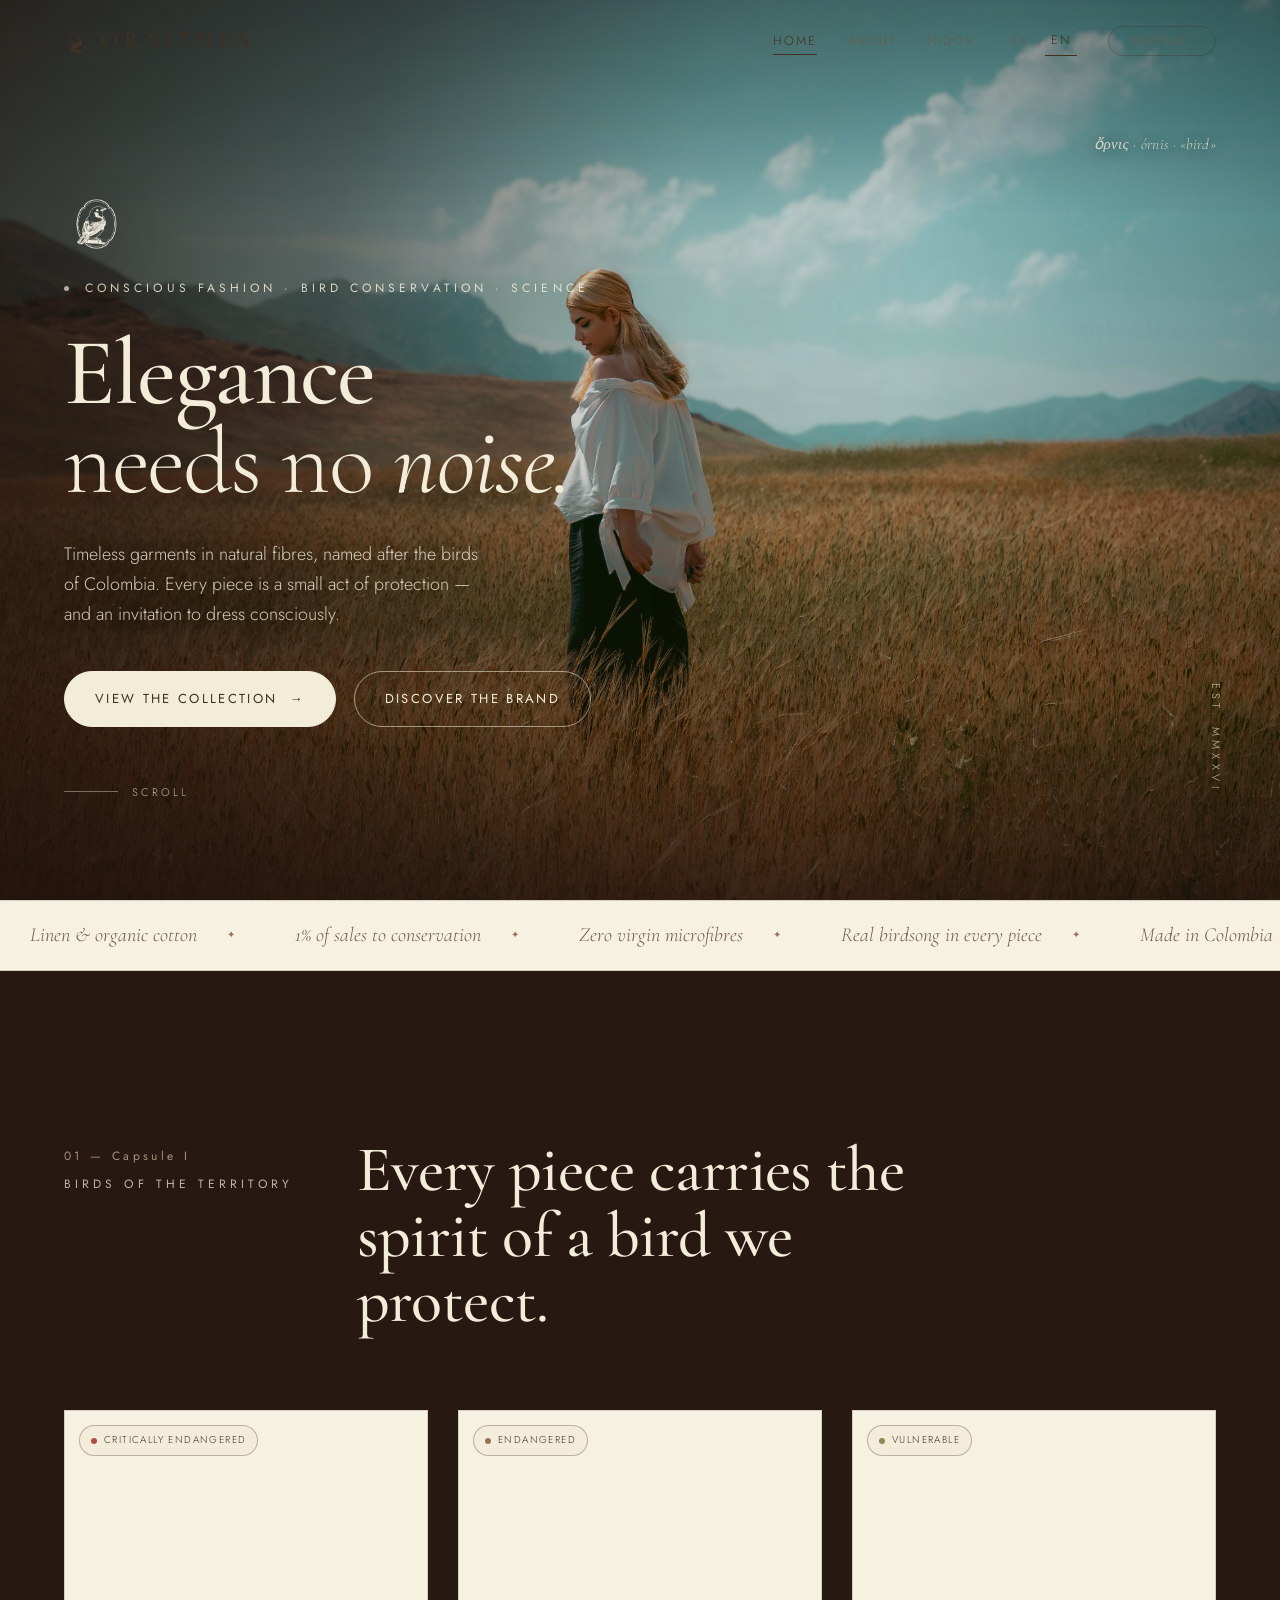
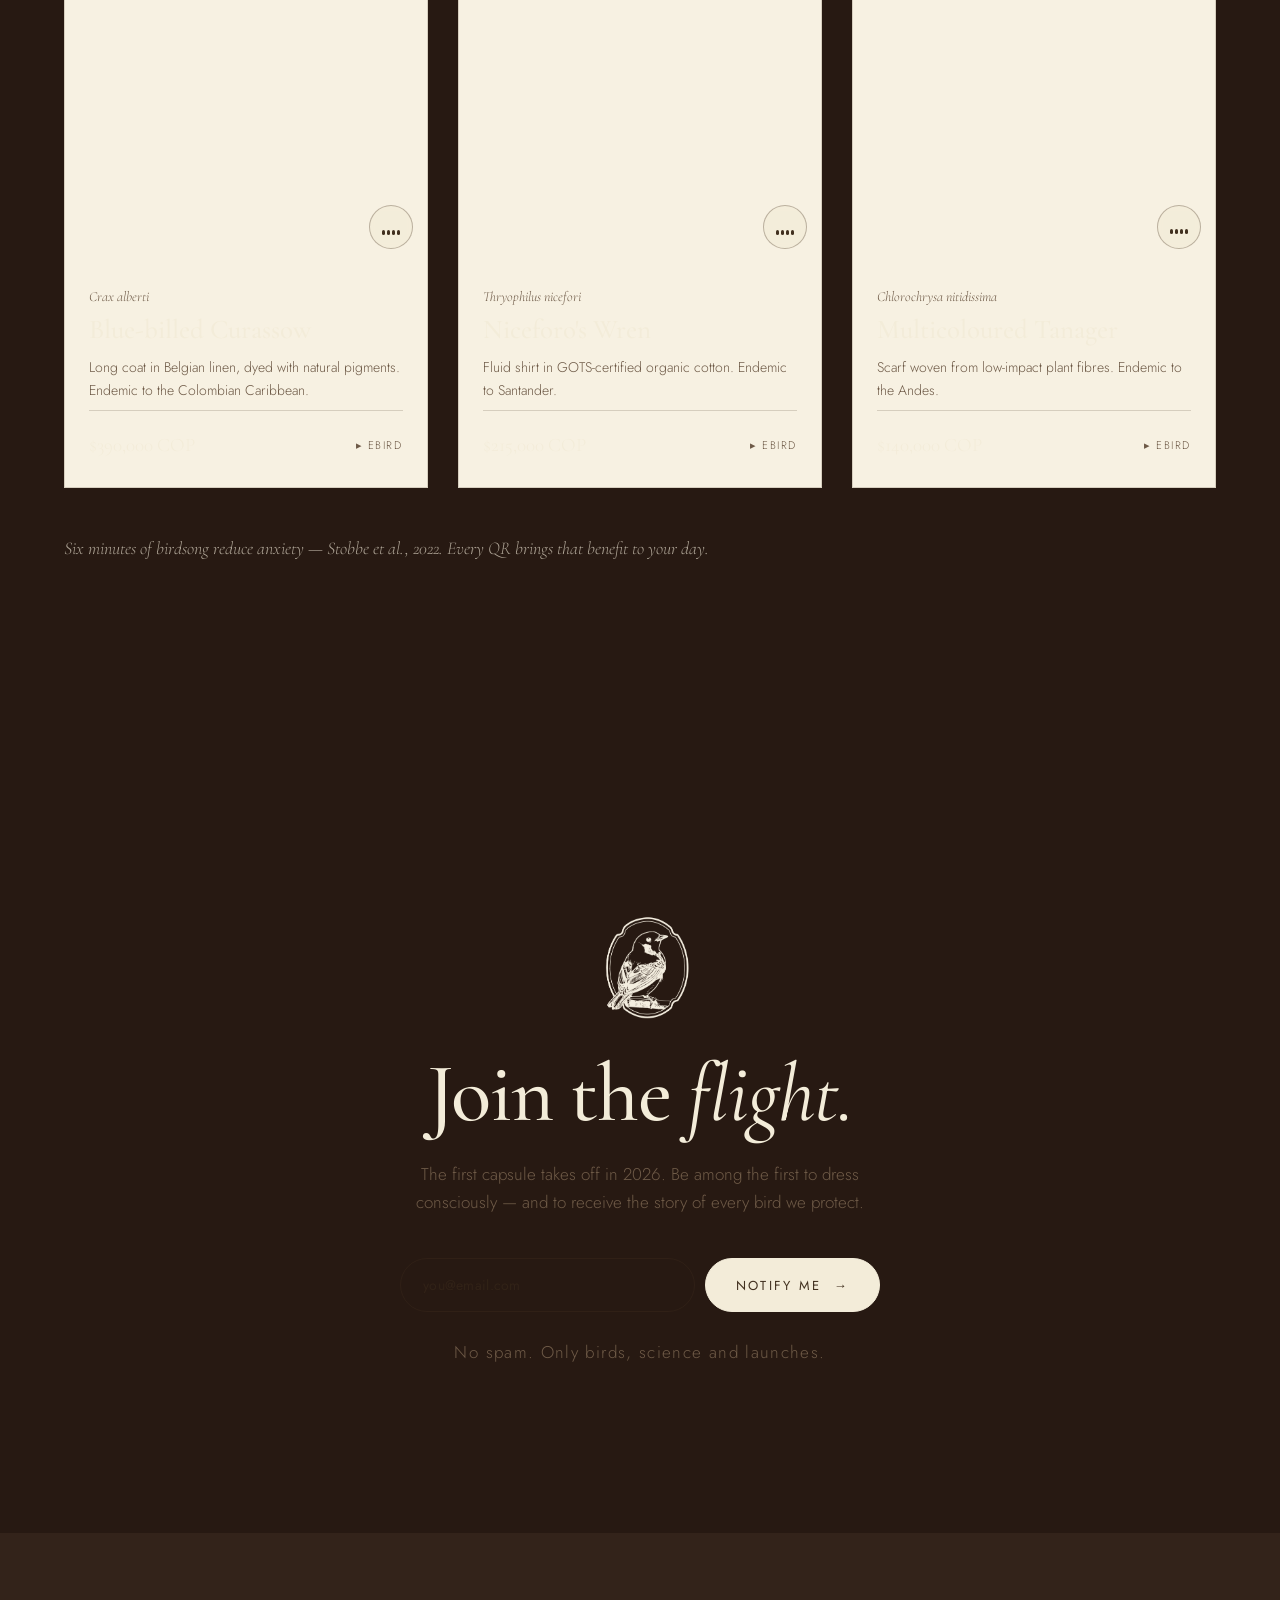
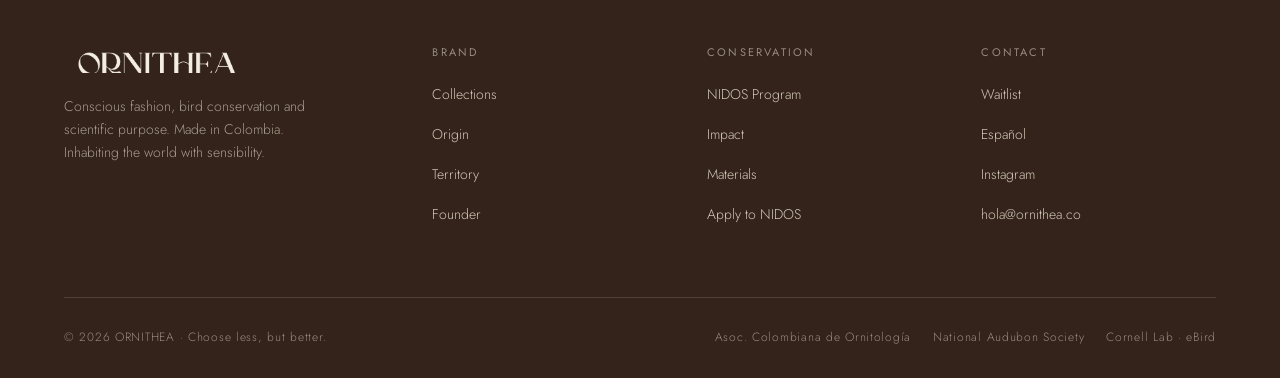
==== index-en.html @ 2efc8cf7 "Add index-en.html (English version) - Decoded all Cloudflare-obfuscated email links - Removed CF ema" ====
<!DOCTYPE html>
<html lang="en">
<head>
<meta charset="UTF-8" />
<meta name="viewport" content="width=device-width, initial-scale=1.0" />
<title>ORNITHEA · Conscious luxury · Bird conservation</title>
<meta name="description" content="ORNITHEA — Conscious fashion, bird conservation and scientific purpose. Choose less, but better. EST. 2026." />
<link rel="preconnect" href="https://fonts.googleapis.com" />
<link rel="preconnect" href="https://fonts.gstatic.com" crossorigin />
<link href="https://fonts.googleapis.com/css2?family=Cormorant+Garamond:ital,wght@0,400;0,500;0,600;1,400;1,500&family=Jost:wght@300;400;500&display=swap" rel="stylesheet" />
<link rel="stylesheet" href="styles.css" />
</head>
<body>

<!-- ============ NAV ============ -->
<nav class="nav" id="nav">
  <a class="nav__brand" href="#top" aria-label="ORNITHEA home">
    <img src="assets/bird-ink.png" alt="" />
    <span>ORNITHEA</span>
  </a>
  <div class="nav__links" id="navlinks">
    <a href="#" class="nav__tab is-active" data-tab="home">Home</a>
    <a href="#" class="nav__tab" data-tab="about">About</a>
    <a href="#" class="nav__tab" data-tab="nidos">NIDOS</a>
    <span class="nav__lang"><a href="index.html">ES</a><span class="sep">/</span><a href="index-en.html" class="active">EN</a></span>
    <a class="nav__cta" href="#" data-tab="home" data-scroll="lista">Waitlist</a>
  </div>
  <button class="nav__burger" id="burger" aria-label="Menu">
    <span></span><span></span><span></span>
  </button>
</nav>

<main id="tabs">

<div class="tab-panel is-active" id="tab-home" data-tab="home" role="tabpanel">
<!-- ============ HERO ============ -->
<header class="hero hero--photo" id="top" data-screen-label="Hero">
  <div class="hero__bg">
    <img src="assets/hero-field.jpg" alt="Woman in a natural-fibre blouse standing in a golden field beneath mountains" />
  </div>
  <div class="wrap hero__content">
    <img class="hero__crest reveal" src="assets/bird-cream.png" alt="ORNITHEA emblem" />
    <div class="hero__eyebrow reveal" data-d="1">
      <span class="dot"></span>
      <span class="eyebrow">Conscious fashion · Bird conservation · Science</span>
    </div>
    <h1 class="reveal" data-d="2">Elegance<br /><span class="thin">needs no</span> <em>noise.</em></h1>
    <p class="hero__sub reveal" data-d="3">Timeless garments in natural fibres, named after the birds of Colombia. Every piece is a small act of protection — and an invitation to dress consciously.</p>
    <div class="hero__actions reveal" data-d="3">
      <a href="#colecciones" class="btn">View the collection <span class="arr">→</span></a>
      <a href="#origen" class="btn btn--ghost">Discover the brand</a>
    </div>
    <div class="scrollcue reveal" data-d="4">
      <span class="line"></span><span>Scroll</span>
    </div>
  </div>
  <span class="hero__ornish">ὄρνις · órnis · «bird»</span>
  <span class="hero__sidelabel">EST. MMXXVI</span>
</header>

<!-- ============ MARQUEE ============ -->
<div class="strip" aria-hidden="true">
  <div class="marq" id="marq">
    <span>Linen &amp; organic cotton</span><span>1% of sales to conservation</span><span>Zero virgin microfibres</span><span>Real birdsong in every piece</span><span>Made in Colombia</span><span>Quiet luxury</span>
    <span>Linen &amp; organic cotton</span><span>1% of sales to conservation</span><span>Zero virgin microfibres</span><span>Real birdsong in every piece</span><span>Made in Colombia</span><span>Quiet luxury</span>
  </div>
</div>

<!-- ============ COLLECTIONS — BIRDS (moved up) ============ -->
<section class="dark section-pad" id="colecciones" data-screen-label="Collections">
  <div class="wrap">
    <div class="sec-head reveal">
      <div class="sec-head__kicker">
        <span class="num-tag">01 — Capsule I</span>
        <span class="eyebrow">Birds of the territory</span>
      </div>
      <h2>Every piece carries the spirit of a bird we protect.</h2>
    </div>
    <div class="birds">
      <article class="bird-card reveal">
        <div class="bird-card__media">
          <span class="bird-card__status s-cr"><span class="pip"></span>Critically endangered</span>
          <button class="bird-card__song" aria-label="Play birdsong"><span class="eq"><i></i><i></i><i></i><i></i></span></button>
          <image-slot id="slot-garment-1" shape="rect" placeholder="Drop garment photo"></image-slot>
        </div>
        <div class="bird-card__body">
          <span class="bird-card__latin">Crax alberti</span>
          <h3 class="bird-card__name">Blue-billed Curassow</h3>
          <p class="bird-card__desc">Long coat in Belgian linen, dyed with natural pigments. Endemic to the Colombian Caribbean.</p>
          <div class="bird-card__foot">
            <span class="bird-card__price">$390,000 COP</span>
            <span class="bird-card__ebird">▸ eBird</span>
          </div>
        </div>
      </article>
      <article class="bird-card reveal" data-d="1">
        <div class="bird-card__media">
          <span class="bird-card__status s-en"><span class="pip"></span>Endangered</span>
          <button class="bird-card__song" aria-label="Play birdsong"><span class="eq"><i></i><i></i><i></i><i></i></span></button>
          <image-slot id="slot-garment-2" shape="rect" placeholder="Drop garment photo"></image-slot>
        </div>
        <div class="bird-card__body">
          <span class="bird-card__latin">Thryophilus nicefori</span>
          <h3 class="bird-card__name">Niceforo's Wren</h3>
          <p class="bird-card__desc">Fluid shirt in GOTS-certified organic cotton. Endemic to Santander.</p>
          <div class="bird-card__foot">
            <span class="bird-card__price">$215,000 COP</span>
            <span class="bird-card__ebird">▸ eBird</span>
          </div>
        </div>
      </article>
      <article class="bird-card reveal" data-d="2">
        <div class="bird-card__media">
          <span class="bird-card__status s-vu"><span class="pip"></span>Vulnerable</span>
          <button class="bird-card__song" aria-label="Play birdsong"><span class="eq"><i></i><i></i><i></i><i></i></span></button>
          <image-slot id="slot-garment-3" shape="rect" placeholder="Drop garment photo"></image-slot>
        </div>
        <div class="bird-card__body">
          <span class="bird-card__latin">Chlorochrysa nitidissima</span>
          <h3 class="bird-card__name">Multicoloured Tanager</h3>
          <p class="bird-card__desc">Scarf woven from low-impact plant fibres. Endemic to the Andes.</p>
          <div class="bird-card__foot">
            <span class="bird-card__price">$140,000 COP</span>
            <span class="bird-card__ebird">▸ eBird</span>
          </div>
        </div>
      </article>
    </div>
    <p class="reveal" data-d="2" style="margin-top:46px; font-family:var(--serif); font-style:italic; font-size:18px; color:color-mix(in srgb,var(--paper) 66%, transparent);">Six minutes of birdsong reduce anxiety — Stobbe et&nbsp;al., 2022. Every QR brings that benefit to your day.</p>
  </div>
</section>

<!-- ============ WAITLIST ============ -->
<section class="dark section-pad" id="lista" data-screen-label="Waitlist">
  <div class="wrap waitlist">
    <img class="waitlist__bird reveal" src="assets/bird-cream.png" alt="" />
    <h2 class="reveal" data-d="1">Join the <em>flight.</em></h2>
    <p class="reveal" data-d="2">The first capsule takes off in 2026. Be among the first to dress consciously — and to receive the story of every bird we protect.</p>
    <form class="signup reveal" data-d="2" id="signup">
      <input type="email" id="email" placeholder="you@email.com" aria-label="Email address" required />
      <button type="submit" class="btn btn--light">Notify me <span class="arr">→</span></button>
    </form>
    <p class="signup-note reveal" data-d="3">No spam. Only birds, science and launches.</p>
  </div>
</section>
</div>

<div class="tab-panel" id="tab-about" data-tab="about" role="tabpanel" hidden>
<!-- ============ ORIGIN ============ -->
<section class="section-pad" id="origen" data-screen-label="Origin">
  <div class="wrap">
    <div class="origen__grid">
      <div class="origen__copy reveal">
        <div class="num-tag" style="margin-bottom:22px;">02 — The origin</div>
        <div class="greek">ὄρνις<small>órnis · «bird» — root of ornithology</small></div>
        <p class="lead" style="margin-top:34px;">ORNITHEA was born from wonder: the contemplation of birds as a symbol of freedom, serenity and harmony with the living world.</p>
        <p class="body-copy" style="margin-top:24px;">Through photography and the observation of their habitats, an acute awareness emerges of how fragile these ecosystems are. The <em>fast fashion</em> industry has normalised the disconnection between dressing, life and nature. ORNITHEA responds with a fashion that reconnects people to the world through respect, education and conscious beauty.</p>
      </div>
      <div class="origen__media reveal" data-d="1">
        <image-slot id="slot-origin" shape="rect" placeholder="Drop a bird / habitat photo"></image-slot>
      </div>
    </div>
  </div>
</section>

<!-- ============ MANIFESTO (dark) ============ -->
<section class="dark section-pad" data-screen-label="Manifesto">
  <div class="wrap manifesto">
    <img class="manifesto__bird reveal" src="assets/bird-cream.png" alt="" />
    <h2 class="reveal" data-d="1">We believe that true luxury is <em>silent, honest and coherent.</em> We don't follow fleeting trends: we honour time, quality and intention.</h2>
    <p class="sig reveal" data-d="2">ORNITHEA is dressing with awareness. It's choosing less, but better.</p>
  </div>
</section>

<!-- ============ TERRITORY / PILLARS ============ -->
<section class="section-pad" id="territorio" data-screen-label="Territory">
  <div class="wrap">
    <div class="sec-head reveal">
      <div class="sec-head__kicker">
        <span class="num-tag">03 — Territory</span>
        <span class="eyebrow">Where the brand lives</span>
      </div>
      <h2>At the intersection of fashion, science and conservation.</h2>
    </div>
  </div>
  <div class="wrap">
    <div class="pillars">
      <article class="pillar reveal">
        <div class="pillar__no">i.</div>
        <h3>Ethical, responsible fashion</h3>
        <p>Sustainability as an integral vision, not a marketing attribute. Every decision passes through the same ethical filter.</p>
        <ul>
          <li>Natural &amp; recycled materials</li>
          <li>Circular economy from day one</li>
          <li>Traceability across the chain</li>
        </ul>
      </article>
      <article class="pillar reveal" data-d="1">
        <div class="pillar__no">ii.</div>
        <h3>Quiet luxury</h3>
        <p>Timeless elegance that is felt, not displayed. <em>Yūgen</em> aesthetics: the deepest beauty is not shouted — it is intuited.</p>
        <ul>
          <li>Design that lasts, never trend</li>
          <li>Emotional &amp; sensory wellbeing</li>
          <li>Connection with the essential</li>
        </ul>
      </article>
      <article class="pillar reveal" data-d="2">
        <div class="pillar__no">iii.</div>
        <h3>Education &amp; conservation</h3>
        <p>Environmental awareness woven into every garment. Integrated ornithological knowledge and citizen science via eBird.</p>
        <ul>
          <li>Each bird's conservation status</li>
          <li>QR with its real song</li>
          <li>Global ornithological alliances</li>
        </ul>
      </article>
    </div>
  </div>
</section>

<!-- ============ MATERIALS ============ -->
<section class="section-pad" id="materiales" data-screen-label="Materials">
  <div class="wrap">
    <div class="sec-head reveal">
      <div class="sec-head__kicker">
        <span class="num-tag">04 — Materials</span>
        <span class="eyebrow">Low impact</span>
      </div>
      <h2>What we wear shouldn't cost anyone their flight.</h2>
    </div>
    <div class="mats">
      <ul class="mat-list reveal">
        <li class="mat-row">
          <span class="mat-row__no">01</span>
          <div class="mat-row__name">Linen<small>Captures CO₂ as it grows. Little water, zero pesticides, 100% biodegradable.</small></div>
          <span class="mat-row__tag">Natural</span>
        </li>
        <li class="mat-row">
          <span class="mat-row__no">02</span>
          <div class="mat-row__name">Organic cotton<small>91% less water than conventional. No pesticides, GOTS certified, timeless.</small></div>
          <span class="mat-row__tag">Natural</span>
        </li>
        <li class="mat-row">
          <span class="mat-row__no">03</span>
          <div class="mat-row__name">Plant fibres<small>Hemp, ramie, kenaf. Low-impact crops — the basis of our future research.</small></div>
          <span class="mat-row__tag">Natural</span>
        </li>
        <li class="mat-row">
          <span class="mat-row__no">04</span>
          <div class="mat-row__name">Recycled PET<small>Up to 75% fewer emissions than virgin polyester. A transition solution — not a destination.</small></div>
          <span class="mat-row__tag" style="color:var(--clay);">Transition</span>
        </li>
      </ul>
      <div class="roadmap reveal" data-d="1">
        <span class="eyebrow">Roadmap to 100% natural</span>
        <div class="phase-tabs" id="phaseTabs" style="margin-top:22px;">
          <button class="phase-tab active" data-nat="70" data-pet="30" data-label="Year 1–2 · Launch">Phase 1</button>
          <button class="phase-tab" data-nat="85" data-pet="15" data-label="Year 3–4 · Consolidation">Phase 2</button>
          <button class="phase-tab" data-nat="98" data-pet="2" data-label="Year 5+ · Maturity">Phase 3</button>
        </div>
        <div class="road-bar">
          <div class="nat" id="barNat" style="width:70%;"></div>
          <div class="pet" id="barPet" style="width:30%;"></div>
        </div>
        <div class="road-legend">
          <span><i style="background:var(--sage);"></i> Natural <b id="legNat" style="font-weight:400;margin-left:4px;">70%</b></span>
          <span><i style="background:color-mix(in srgb,var(--clay) 60%, var(--paper));"></i> Recycled PET <b id="legPet" style="font-weight:400;margin-left:4px;">30%</b></span>
        </div>
        <div class="phase-figs">
          <div class="phase-fig"><b id="figPhase">70/30</b><span id="figLabel">Year 1–2 · Launch</span></div>
          <div class="phase-fig"><b>1%</b><span>of sales to conservation</span></div>
        </div>
      </div>
    </div>
  </div>
</section>

<!-- ============ IMPACT (dark) ============ -->
<section class="dark section-pad" id="impacto" data-screen-label="Impact">
  <div class="wrap">
    <div class="sec-head reveal">
      <div class="sec-head__kicker">
        <span class="num-tag">05 — Impact</span>
        <span class="eyebrow">What's at stake</span>
      </div>
      <h2>The figures that set us flying.</h2>
    </div>
    <div class="figs">
      <div class="fig reveal"><b>43<span class="u">%</span></b><p>of bird populations have vanished since 1970.</p></div>
      <div class="fig reveal" data-d="1"><b>90<span class="u">%</span></b><p>of seabirds ingest microplastics from textile fibres.</p></div>
      <div class="fig reveal" data-d="2"><b>×10</b><p>fast-fashion garments replaced by a single ORNITHEA piece.</p></div>
      <div class="fig reveal" data-d="3"><b>1<span class="u">%</span></b><p>minimum of sales, directed to habitat conservation.</p></div>
    </div>

    <div class="compare reveal">
      <div class="cmp-row">
        <span class="cmp-head">Per garment</span>
        <span class="cmp-head">Disposable garment</span>
        <span class="cmp-head orn">ORNITHEA garment</span>
      </div>
      <div class="cmp-row">
        <span class="cmp-cat">Microfibres per wash</span>
        <span class="cmp-bad">700,000 – 1,000,000</span>
        <span class="cmp-good">Zero virgin</span>
      </div>
      <div class="cmp-row">
        <span class="cmp-cat">Water in production</span>
        <span class="cmp-bad">~2,700 litres</span>
        <span class="cmp-good">Up to 91% less</span>
      </div>
      <div class="cmp-row">
        <span class="cmp-cat">Average uses</span>
        <span class="cmp-bad">7 times</span>
        <span class="cmp-good">50 – 70+</span>
      </div>
      <div class="cmp-row">
        <span class="cmp-cat">When discarded</span>
        <span class="cmp-bad">20 – 200 years</span>
        <span class="cmp-good">Biodegradable</span>
      </div>
    </div>
  </div>
</section>

<!-- ============ FOUNDER ============ -->
<section class="section-pad" id="fundadora" data-screen-label="Founder">
  <div class="wrap">
    <div class="founder">
      <div class="founder__media reveal">
        <image-slot id="slot-founder" shape="rect" placeholder="Drop founder portrait"></image-slot>
      </div>
      <div class="founder__copy reveal" data-d="1">
        <span class="num-tag" style="display:block;margin-bottom:26px;">06 — The founder</span>
        <p class="founder__q">«Every garment ORNITHEA creates is, in the most literal scientific sense, <em>a small act of protection</em> for birds and ecosystems.»</p>
        <div class="founder__by">
          <b>Sandra Vargas Ph.D.</b>
          <span>Ph.D. in Psychology · Founder · Scientific, creative, and strategic vision</span>
        </div>
      </div>
    </div>
  </div>
</section>
</div>

<div class="tab-panel" id="tab-nidos" data-tab="nidos" role="tabpanel" hidden>
<!-- ============ NIDOS (dark) ============ -->
<section class="dark section-pad" id="nidos" data-screen-label="NIDOS">
  <div class="wrap">
    <div class="nidos__head">
      <div class="reveal">
        <span class="num-tag" style="display:block;margin-bottom:18px;">07 — Conservation</span>
        <div class="nidos__mark">NIDOS<small>ORNITHEA Bird Conservation Program · NESTS</small></div>
      </div>
      <p class="nidos__quote reveal" data-d="1">«Because every nest we protect is a species that endures.»<span>An ORNITHEA program</span></p>
    </div>

    <div class="nidos__facts reveal">
      <div class="nidos__fact"><b>1%</b><span>minimum of net sales, directed each semester to bird conservation.</span></div>
      <div class="nidos__fact"><b>1 / semester</b><span>a single beneficiary organisation: focused, close and measurable support.</span></div>
      <div class="nidos__fact"><b>Col · Latam · USA</b><span>program scope, prioritising the Colombian Andes.</span></div>
    </div>

    <div class="nidos__steps-head reveal">
      <h3>How to apply</h3>
      <span class="eyebrow">A simple, rigorous and transparent cycle</span>
    </div>
    <div class="nidos__steps">
      <div class="nidos__step reveal">
        <span class="n">i.</span>
        <h4>Open call</h4>
        <p>We open applications twice a year, online and on social. A 30-day window.</p>
        <span class="when">January / July</span>
      </div>
      <div class="nidos__step reveal" data-d="1">
        <span class="n">ii.</span>
        <h4>Application</h4>
        <p>The organisation submits the official form with a detailed investment plan.</p>
        <span class="when"><a href="mailto:nidos@ornithea.com">nidos@ornithea.com</a></span>
      </div>
      <div class="nidos__step reveal" data-d="2">
        <span class="n">iii.</span>
        <h4>Evaluation</h4>
        <p>A committee scores each application out of 100 points and approves the plan.</p>
        <span class="when">Selection committee</span>
      </div>
      <div class="nidos__step reveal" data-d="3">
        <span class="n">iv.</span>
        <h4>Support</h4>
        <p>The organisation runs the project; funds are disbursed at close, with public reporting.</p>
        <span class="when">Payment at close</span>
      </div>
    </div>

    <div class="nidos__apply">
      <div class="reveal">
        <h3>Does your organisation protect wild birds?</h3>
        <ul class="nidos__elig">
          <li>Focus on wild birds or their habitats</li>
          <li>Non-profit, legally registered entity</li>
          <li>At least 1 year of documented operation</li>
          <li>Concrete, measurable investment plan</li>
        </ul>
      </div>
      <div class="nidos__cta reveal" data-d="1">
        <a href="mailto:nidos@ornithea.com?subject=NIDOS%20APPLICATION" class="btn btn--light">Apply to the program <span class="arr">→</span></a>
        <span class="email"><a href="mailto:nidos@ornithea.com">nidos@ornithea.com</a></span>
        <span class="deadlines">Applications open in January &amp; July</span>
      </div>
    </div>
  </div>
</section>
</div>
</main>

<!-- ============ FOOTER ============ -->
<footer class="footer" data-screen-label="Footer">
  <div class="wrap">
    <div class="footer__top">
      <div class="footer__brand">
        <img src="assets/wordmark-cream.png" alt="ORNITHEA" />
        <p>Conscious fashion, bird conservation and scientific purpose. Made in Colombia. Inhabiting the world with sensibility.</p>
      </div>
      <div class="footer__col">
        <h4>Brand</h4>
        <ul>
          <li><a href="#colecciones">Collections</a></li>
          <li><a href="#origen">Origin</a></li>
          <li><a href="#territorio">Territory</a></li>
          <li><a href="#fundadora">Founder</a></li>
        </ul>
      </div>
      <div class="footer__col">
        <h4>Conservation</h4>
        <ul>
          <li><a href="#nidos">NIDOS Program</a></li>
          <li><a href="#impacto">Impact</a></li>
          <li><a href="#materiales">Materials</a></li>
          <li><a href="mailto:nidos@ornithea.com?subject=NIDOS%20APPLICATION">Apply to NIDOS</a></li>
        </ul>
      </div>
      <div class="footer__col">
        <h4>Contact</h4>
        <ul>
          <li><a href="#lista">Waitlist</a></li>
          <li><a href="index.html">Español</a></li>
          <li><a href="#">Instagram</a></li>
          <li><a href="mailto:hola@ornithea.co">hola@ornithea.co</a></li>
        </ul>
      </div>
    </div>
    <div class="footer__bottom">
      <span>© 2026 ORNITHEA · Choose less, but better.</span>
      <div class="allies">
        <span>Asoc. Colombiana de Ornitología</span>
        <span>National Audubon Society</span>
        <span>Cornell Lab · eBird</span>
      </div>
    </div>
  </div>
</footer>

<script src="image-slot.js"></script>
<script src="app.js"></script>

</body>
</html>
---- styles.css ----
/* ============================================================
   ORNITHEA — Lujo consciente · Conservación de aves
   Type: Cormorant Garamond (display) + Jost (functional)
   ============================================================ */

:root{
  /* Warm paper tones (low chroma) */
  --paper:        #F3ECD9;   /* main background */
  --paper-lift:   #F7F1E2;   /* lighter cards */
  --paper-deep:   #EBE1C9;   /* alt section */
  --paper-edge:   #E2D6BA;   /* hairline-ish warm */

  /* Inks */
  --ink:          #41301F;   /* primary text */
  --ink-soft:     #6E5A47;   /* secondary text */
  --ink-faint:    #9C8472;
  --espresso:     #271912;   /* darkest brown bg */
  --bark:         #33231A;   /* dark bg alt */

  /* Accents — shared chroma/lightness, varied hue (oklch) */
  --sage:         oklch(0.58 0.045 145);  /* muted conservation green */
  --clay:         oklch(0.58 0.058 55);   /* muted ochre / terracotta */
  --sky:          oklch(0.58 0.045 235);  /* whisper of habitat blue */

  /* NIDOS conservation program — its own green field, set apart from the
     espresso/clay clothing brand */
  --pine:         oklch(0.29 0.052 158);  /* deep conservation green bg */
  --leaf:         oklch(0.76 0.085 150);  /* bright leaf accent */

  --line:         color-mix(in srgb, var(--ink) 18%, transparent);
  --line-strong:  color-mix(in srgb, var(--ink) 32%, transparent);

  --maxw: 1280px;
  --gutter: clamp(20px, 5vw, 64px);

  --serif: "Cormorant Garamond", Georgia, serif;
  --sans:  "Jost", "Helvetica Neue", Arial, sans-serif;

  --ease: cubic-bezier(0.22, 1, 0.36, 1);
}

*{ box-sizing: border-box; }
html{ scroll-behavior: smooth; -webkit-font-smoothing: antialiased; text-rendering: optimizeLegibility; }
body{
  margin:0;
  background: var(--paper);
  color: var(--ink);
  font-family: var(--sans);
  font-weight: 300;
  font-size: 17px;
  line-height: 1.65;
  overflow-x: hidden;
}
img{ display:block; max-width:100%; }
a{ color: inherit; text-decoration: none; }
::selection{ background: var(--ink); color: var(--paper); }

/* ---------- Type primitives ---------- */
.eyebrow{
  font-family: var(--sans);
  font-weight: 400;
  font-size: 12px;
  letter-spacing: 0.34em;
  text-transform: uppercase;
  color: var(--ink-soft);
}
.serif{ font-family: var(--serif); }
.display{
  font-family: var(--serif);
  font-weight: 500;
  line-height: 0.98;
  letter-spacing: -0.01em;
}
h1,h2,h3{ margin:0; font-weight:500; }
p{ margin:0; }
.lead{
  font-family: var(--serif);
  font-size: clamp(22px, 2.6vw, 32px);
  line-height: 1.42;
  font-weight: 400;
  color: var(--ink-soft);
}
.body-copy{ color: var(--ink-soft); max-width: 56ch; }
.num-tag{
  font-family: var(--sans);
  font-weight: 400;
  font-size: 12px;
  letter-spacing: 0.28em;
  color: var(--clay);
}

/* ---------- Layout ---------- */
.wrap{ max-width: var(--maxw); margin:0 auto; padding-inline: var(--gutter); }
section{ position: relative; }
.section-pad{ padding-block: clamp(88px, 13vw, 180px); }
.rule{ height:1px; background: var(--line); border:0; margin:0; }

/* ---------- Tab panels ---------- */
.tab-panel{ display:none; }
.tab-panel.is-active{ display:block; }
.nav__tab.is-active{ color: var(--ink); }
.nav__tab.is-active::after{ transform: scaleX(1); transform-origin:left; }

/* ============================================================
   NAV
   ============================================================ */
.nav{
  position: fixed; inset: 0 0 auto 0; z-index: 100;
  background-color: rgba(243, 236, 217, 0); /* paper @ 0 alpha base */
  display:flex; align-items:center; justify-content:space-between;
  padding: 22px var(--gutter);
  transition: padding .5s var(--ease), box-shadow .5s var(--ease);
}
.nav.scrolled{
  background-color: rgba(243, 236, 217, 0.86); /* var(--paper) @ 86% — plain rgba so it transitions cleanly */
  backdrop-filter: blur(14px) saturate(120%);
  padding-block: 14px;
  box-shadow: 0 1px 0 var(--line);
}
.nav__brand{ display:flex; align-items:center; gap:12px; font-family: var(--serif); font-size: 23px; letter-spacing: .18em; font-weight:500; }
.nav__brand img{ height: 26px; width:auto; }
.nav__links{ display:flex; gap: clamp(18px, 2.4vw, 38px); align-items:center; }
.nav__links a{
  font-size: 12.5px; letter-spacing: .16em; text-transform: uppercase; color: var(--ink-soft);
  position: relative; padding-block: 4px; transition: color .3s var(--ease);
}
.nav__links a::after{
  content:""; position:absolute; left:0; bottom:0; height:1px; width:100%;
  background: var(--ink); transform: scaleX(0); transform-origin: right; transition: transform .4s var(--ease);
}
.nav__links a:hover{ color: var(--ink); }
.nav__links a:hover::after{ transform: scaleX(1); transform-origin: left; }
.nav__cta{
  font-family: var(--sans); font-size: 12px; letter-spacing:.16em; text-transform:uppercase; white-space:nowrap;
  border:1px solid var(--line-strong); border-radius: 999px; padding: 10px 20px;
  color: var(--ink); transition: background .4s var(--ease), color .4s var(--ease), border-color .4s var(--ease);
}
.nav__cta::after{ display:none; }
.nav__cta:hover{ background: var(--ink); color: var(--paper); border-color: var(--ink); }
.nav__burger{ display:none; background:none; border:0; cursor:pointer; flex-direction:column; gap:5px; padding:6px; }
.nav__burger span{ width:24px; height:1.5px; background: var(--ink); display:block; transition: .3s var(--ease); }

@media (max-width: 880px){
  .nav__links{
    position: fixed; inset:0; flex-direction:column; justify-content:center; gap:34px;
    background: var(--paper); transform: translateY(-100%); transition: transform .6s var(--ease);
  }
  .nav__links.open{ transform: translateY(0); }
  .nav__links a{ font-size: 16px; }
  .nav__burger{ display:flex; z-index: 110; }
  .nav.menu-open .nav__burger span:nth-child(1){ transform: translateY(6.5px) rotate(45deg); }
  .nav.menu-open .nav__burger span:nth-child(2){ opacity:0; }
  .nav.menu-open .nav__burger span:nth-child(3){ transform: translateY(-6.5px) rotate(-45deg); }
}

/* ============================================================
   BUTTONS
   ============================================================ */
.btn{
  display:inline-flex; align-items:center; gap:12px;
  font-family: var(--sans); font-size: 13px; letter-spacing:.18em; text-transform:uppercase; font-weight:400;
  padding: 16px 30px; border-radius: 999px; cursor:pointer; border:1px solid var(--ink); white-space:nowrap;
  background: var(--ink); color: var(--paper); transition: .4s var(--ease);
}
.btn:hover{ background: transparent; color: var(--ink); }
.btn--ghost{ background: transparent; color: var(--ink); }
.btn--ghost:hover{ background: var(--ink); color: var(--paper); }
.btn--light{ background: var(--paper); color: var(--ink); border-color: var(--paper); }
.btn--light:hover{ background: transparent; color: var(--paper); border-color: var(--paper); }
.btn .arr{ transition: transform .4s var(--ease); }
.btn:hover .arr{ transform: translateX(5px); }

/* ============================================================
   HERO
   ============================================================ */
.hero{ min-height: 100svh; display:flex; flex-direction:column; justify-content:center; padding-top: 96px; }
.hero__grid{
  display:grid; grid-template-columns: 1.15fr 0.85fr; gap: clamp(28px, 5vw, 80px); align-items:center;
}
.hero__eyebrow{ display:flex; align-items:center; gap:16px; margin-bottom: 30px; }
.hero__eyebrow .dot{ width:5px; height:5px; border-radius:50%; background: var(--clay); }
.hero h1{
  font-family: var(--serif); font-weight: 500;
  font-size: clamp(46px, 8vw, 112px); line-height: 0.94; letter-spacing: -0.015em;
}
.hero h1 em{ font-style: italic; font-weight: 400; }
.hero h1 .thin{ font-weight: 300; }
.hero__sub{ margin-top: 34px; max-width: 44ch; font-size: 18px; color: var(--ink-soft); }
.hero__actions{ margin-top: 42px; display:flex; gap:18px; align-items:center; flex-wrap:wrap; }
.hero__visual{ position: relative; display:flex; justify-content:center; }
.hero__bird{ width: min(100%, 440px); filter: drop-shadow(0 24px 40px color-mix(in srgb, var(--ink) 14%, transparent)); }
.hero__ornish{
  position:absolute; left:-8%; top:-6%; font-family: var(--serif); font-style:italic;
  font-size: 15px; color: var(--ink-soft); letter-spacing:.02em; opacity:.85;
}
.hero__sidelabel{
  position:absolute; right: calc(var(--gutter) * -0.2); top:50%; transform: rotate(90deg);
  transform-origin: right center; font-family: var(--sans); font-size: 11px; letter-spacing:.4em;
  text-transform: uppercase; color: var(--ink-soft);
}
.scrollcue{ margin-top: clamp(36px, 6vw, 80px); display:flex; align-items:center; gap:14px; }
.scrollcue .line{ width: 54px; height:1px; background: var(--line-strong); position:relative; overflow:hidden; }
.scrollcue .line::after{ content:""; position:absolute; inset:0; background: var(--ink); transform: translateX(-100%); animation: cue 2.6s var(--ease) infinite; }
@keyframes cue{ 0%{transform:translateX(-100%)} 55%{transform:translateX(100%)} 100%{transform:translateX(100%)} }
.scrollcue span{ font-size:11px; letter-spacing:.28em; text-transform:uppercase; color: var(--ink-soft); }

@media (max-width: 880px){
  .hero__grid{ grid-template-columns: 1fr; gap: 24px; }
  .hero__visual{ order:-1; }
  .hero__bird{ width: 240px; }
  .hero__sidelabel{ display:none; }
}

/* ============================================================
   HERO — full-bleed photo variant
   ============================================================ */
.hero--photo{
  position: relative; min-height: 100svh;
  display: flex; flex-direction: column; justify-content: flex-end; align-items: stretch;
  padding: 0; overflow: hidden;
}
.hero__bg{ position:absolute; inset:0; z-index:0; }
.hero__bg img{
  width:100%; height:100%; object-fit:cover; object-position: 64% 50%;
}
/* legibility scrim — warm espresso fading from lower-left, woman stays clear */
.hero__bg::after{
  content:""; position:absolute; inset:0; pointer-events:none;
  background:
    linear-gradient(105deg, rgba(33,18,12,0.80) 0%, rgba(33,18,12,0.55) 26%, rgba(33,18,12,0.16) 48%, rgba(33,18,12,0) 66%),
    linear-gradient(to top, rgba(33,18,12,0.78) 0%, rgba(33,18,12,0.30) 22%, rgba(33,18,12,0) 50%),
    linear-gradient(to bottom, rgba(33,18,12,0.34) 0%, rgba(33,18,12,0) 24%);
}
.hero--photo .hero__content{
  position: relative; z-index: 2; width: 100%;
  padding-top: 150px; padding-bottom: clamp(64px, 11vh, 124px);
}
.hero__crest{
  width: 58px; height:auto; margin-bottom: 30px;
  filter: drop-shadow(0 10px 26px rgba(0,0,0,0.45));
}
.hero--photo h1{ color: var(--paper); max-width: 17ch; font-size: clamp(44px, 7.4vw, 104px); text-shadow: 0 2px 30px rgba(33,18,12,0.38); }
.hero--photo h1 em{ color: var(--paper); }
.hero--photo .eyebrow{ color: color-mix(in srgb, var(--paper) 86%, transparent); }
.hero--photo .hero__sub{ color: color-mix(in srgb, var(--paper) 84%, transparent); max-width: 42ch; text-shadow: 0 1px 16px rgba(33,18,12,0.4); }
.hero--photo .hero__eyebrow .dot{ background: color-mix(in srgb, var(--clay) 60%, white 40%); }

/* buttons re-tuned for dark photo */
.hero--photo .btn{ background: var(--paper); color: var(--ink); border-color: var(--paper); }
.hero--photo .btn:hover{ background: transparent; color: var(--paper); border-color: var(--paper); }
.hero--photo .btn--ghost{ background: transparent; color: var(--paper); border-color: color-mix(in srgb, var(--paper) 55%, transparent); }
.hero--photo .btn--ghost:hover{ background: var(--paper); color: var(--ink); border-color: var(--paper); }

/* annotations over photo */
.hero--photo .hero__ornish{
  position:absolute; left:auto; right: var(--gutter); top: 132px;
  color: color-mix(in srgb, var(--paper) 80%, transparent); opacity:1;
  text-shadow: 0 1px 14px rgba(33,18,12,0.5);
}
.hero--photo .hero__sidelabel{
  right: var(--gutter); top:auto; bottom: clamp(64px, 11vh, 124px);
  color: color-mix(in srgb, var(--paper) 78%, transparent);
}
.hero--photo .scrollcue{ margin-top: clamp(34px, 5vw, 56px); }
.hero--photo .scrollcue span{ color: color-mix(in srgb, var(--paper) 76%, transparent); }
.hero--photo .scrollcue .line{ background: color-mix(in srgb, var(--paper) 40%, transparent); }
.hero--photo .scrollcue .line::after{ background: var(--paper); }

@media (max-width: 880px){
  .hero__bg img{ object-position: 70% 50%; }
  .hero--photo .hero__content{ padding-top: 124px; }
  .hero--photo h1{ max-width: 12ch; }
  .hero--photo .hero__ornish{ display:none; }
  .hero--photo .hero__sidelabel{ display:none; }
}

/* ============================================================
   MARQUEE strip
   ============================================================ */
.strip{ border-block:1px solid var(--line); overflow:hidden; padding-block: 18px; background: var(--paper-lift); }
.marq{ display:flex; gap:0; width:max-content; animation: marq 38s linear infinite; }
.marq:hover{ animation-play-state: paused; }
.marq span{ font-family: var(--serif); font-style:italic; font-size: 20px; color: var(--ink-soft); padding-inline: 30px; display:flex; align-items:center; gap:30px; }
.marq span::after{ content:"✦"; font-style:normal; font-size:10px; color: var(--clay); }
@keyframes marq{ to{ transform: translateX(-50%); } }

/* ============================================================
   SECTION HEADER
   ============================================================ */
.sec-head{ display:grid; grid-template-columns: auto 1fr; gap: clamp(28px,5vw,72px); align-items:start; margin-bottom: clamp(48px,6vw,84px); }
.sec-head__kicker{ display:flex; flex-direction:column; gap:8px; padding-top:10px; min-width: 190px; }
.sec-head__kicker .num-tag{ white-space:nowrap; }
.sec-head h2{ font-family: var(--serif); font-weight:500; font-size: clamp(34px, 5vw, 64px); line-height:1.02; letter-spacing:-0.01em; max-width: 18ch; }
@media (max-width: 760px){ .sec-head{ grid-template-columns: 1fr; gap: 18px; } }

/* ============================================================
   MANIFESTO (dark band)
   ============================================================ */
.dark{ background: var(--espresso); color: var(--paper); }
.dark .eyebrow, .dark .body-copy, .dark .lead{ color: color-mix(in srgb, var(--paper) 74%, transparent); }
.dark .num-tag{ color: color-mix(in srgb, var(--clay) 80%, white 20%); }
.dark .rule{ background: color-mix(in srgb, var(--paper) 16%, transparent); }
.manifesto{ text-align:center; }
.manifesto__bird{ width: 92px; margin: 0 auto 40px; opacity:.92; }
.manifesto h2{
  font-family: var(--serif); font-weight: 400; font-size: clamp(30px, 4.6vw, 58px);
  line-height: 1.22; letter-spacing:-0.005em; max-width: 22ch; margin: 0 auto;
}
.manifesto h2 em{ font-style:italic; color: var(--paper); }
.manifesto .sig{ margin-top: 44px; font-family: var(--serif); font-style:italic; font-size:19px; color: color-mix(in srgb, var(--paper) 70%, transparent); }

/* ============================================================
   ORIGEN (two col editorial)
   ============================================================ */
.origen__grid{ display:grid; grid-template-columns: 1fr 1fr; gap: clamp(36px,6vw,96px); align-items:center; }
.origen__media{ position:relative; }
.greek{ font-family: var(--serif); font-style:italic; font-size: clamp(40px,6vw,84px); color: var(--ink); line-height:1; }
.greek small{ display:block; font-style:normal; font-family:var(--sans); font-size:12px; letter-spacing:.3em; text-transform:uppercase; color:var(--ink-soft); margin-top:14px; }
@media (max-width: 820px){ .origen__grid{ grid-template-columns:1fr; gap:40px; } }

/* ============================================================
   IMAGE PLACEHOLDER
   ============================================================ */
/* Drag-and-drop image slots */
.bird-card__media image-slot{ position:absolute; inset:0; width:100%; height:100%; z-index:0; }
/* Match the slot to the dropped image's native ratio so it shows at its
   original proportions instead of being cropped into a 3:4 box. */
.origen__media image-slot{ display:block; width:100%; height:auto; aspect-ratio:1/1; }
.founder__media image-slot{ display:block; width:100%; aspect-ratio:3/4; }
.ph{
  position: relative; overflow:hidden; background: var(--paper-deep);
  border:1px solid var(--line); display:flex; align-items:flex-end;
  background-image: repeating-linear-gradient(135deg, transparent 0 13px, color-mix(in srgb, var(--ink) 5%, transparent) 13px 14px);
}
.ph::before{
  content:""; position:absolute; inset:0; pointer-events:none;
  background: radial-gradient(120% 90% at 50% 0%, color-mix(in srgb,var(--ink) 6%, transparent), transparent 60%);
}
.ph__cap{
  position:relative; margin:16px; font-family: ui-monospace, "SFMono-Regular", Menlo, monospace;
  font-size: 10.5px; letter-spacing:.12em; text-transform:uppercase; color: var(--ink-soft);
  background: color-mix(in srgb, var(--paper) 78%, transparent); padding:6px 10px; border:1px solid var(--line); border-radius:4px;
}
.ph--portrait{ aspect-ratio: 3/4; }
.ph--square{ aspect-ratio: 1/1; }
.ph--wide{ aspect-ratio: 16/10; }
.ph--tall{ aspect-ratio: 2/3; }

/* ============================================================
   PILARES (cards)
   ============================================================ */
.pillars{ display:grid; grid-template-columns: repeat(3,1fr); gap: 0; border-top:1px solid var(--line); }
.pillar{ padding: 44px 36px 48px; border-bottom:1px solid var(--line); border-right:1px solid var(--line); transition: background .5s var(--ease); }
.pillar:nth-child(3n){ border-right:0; }
.pillar:first-child{ border-left:1px solid var(--line); }
.pillar:hover{ background: var(--paper-lift); }
.pillar__no{ font-family: var(--serif); font-style:italic; font-size: 22px; color: var(--clay); }
.pillar h3{ font-family: var(--serif); font-weight:500; font-size: 30px; margin: 18px 0 14px; line-height:1.05; }
.pillar p{ color: var(--ink-soft); font-size: 15.5px; }
.pillar ul{ margin: 22px 0 0; padding:0; list-style:none; display:flex; flex-direction:column; gap:10px; }
.pillar li{ font-size: 13px; letter-spacing:.04em; color: var(--ink); display:flex; gap:11px; align-items:baseline; }
.pillar li::before{ content:"—"; color: var(--clay); }
@media (max-width: 820px){ .pillars{ grid-template-columns:1fr; } .pillar{ border-left:1px solid var(--line) !important; border-right:1px solid var(--line) !important; } }

/* ============================================================
   COLECCIONES — aves (bird-named pieces)
   ============================================================ */
.birds{ display:grid; grid-template-columns: repeat(3,1fr); gap: clamp(20px,2.4vw,34px); }
.bird-card{ background: var(--paper-lift); border:1px solid var(--line); display:flex; flex-direction:column; transition: transform .55s var(--ease), box-shadow .55s var(--ease); }
.bird-card:hover{ transform: translateY(-6px); box-shadow: 0 30px 60px -34px color-mix(in srgb, var(--ink) 50%, transparent); }
.bird-card__media{ position:relative; aspect-ratio: 4/5; }
.bird-card__status{
  position:absolute; top:14px; left:14px; z-index:2;
  font-family: var(--sans); font-size:10px; letter-spacing:.14em; text-transform:uppercase; white-space:nowrap;
  padding:6px 11px; border-radius:999px; background: color-mix(in srgb,var(--paper) 85%, transparent);
  border:1px solid var(--line-strong); color: var(--ink); backdrop-filter: blur(4px);
}
.bird-card__status .pip{ display:inline-block; width:6px; height:6px; border-radius:50%; margin-right:7px; vertical-align:middle; }
.s-cr .pip{ background: oklch(0.55 0.13 28); }   /* critical */
.s-en .pip{ background: var(--clay); }
.s-vu .pip{ background: oklch(0.62 0.07 95); }
.bird-card__song{
  position:absolute; right:14px; bottom:14px; z-index:2; width:44px; height:44px; border-radius:50%;
  background: color-mix(in srgb,var(--paper) 88%, transparent); border:1px solid var(--line-strong);
  display:grid; place-items:center; cursor:pointer; color:var(--ink); backdrop-filter: blur(4px);
  transition: background .35s var(--ease), color .35s var(--ease), transform .35s var(--ease);
}
.bird-card__song:hover{ background: var(--ink); color: var(--paper); transform: scale(1.06); }
.bird-card__song.playing{ background: var(--sage); color:#fff; border-color:transparent; }
.eq{ display:flex; gap:2.5px; align-items:flex-end; height:15px; }
.eq i{ width:2.5px; background: currentColor; height:5px; border-radius:2px; }
.bird-card__song.playing .eq i{ animation: eq .9s var(--ease) infinite; }
.bird-card__song.playing .eq i:nth-child(2){ animation-delay:.15s; }
.bird-card__song.playing .eq i:nth-child(3){ animation-delay:.3s; }
.bird-card__song.playing .eq i:nth-child(4){ animation-delay:.45s; }
@keyframes eq{ 0%,100%{ height:4px } 50%{ height:14px } }
.bird-card__body{ padding: 22px 24px 26px; display:flex; flex-direction:column; gap:8px; flex:1; }
.bird-card__latin{ font-family: var(--serif); font-style:italic; font-size:14px; color: var(--ink-soft); }
.bird-card__name{ font-family: var(--serif); font-size: 27px; font-weight:500; line-height:1.04; }
.bird-card__desc{ font-size:14px; color: var(--ink-soft); margin-top:4px; }
.bird-card__foot{ margin-top:auto; padding-top:18px; display:flex; align-items:center; justify-content:space-between; border-top:1px solid var(--line); }
.bird-card__price{ font-family:var(--serif); font-size:19px; }
.bird-card__ebird{ font-size:11px; letter-spacing:.14em; text-transform:uppercase; color:var(--ink-soft); display:flex; align-items:center; gap:7px; }
@media (max-width: 900px){ .birds{ grid-template-columns:1fr 1fr; } }
@media (max-width: 600px){ .birds{ grid-template-columns:1fr; } }

/* ============================================================
   MATERIALES
   ============================================================ */
.mats{ display:grid; grid-template-columns: 1.1fr 1fr; gap: clamp(40px,6vw,90px); align-items:center; }
.mat-list{ list-style:none; margin:0; padding:0; }
.mat-row{ display:grid; grid-template-columns: auto 1fr auto; gap: 24px; align-items:baseline; padding: 26px 0; border-top:1px solid var(--line); }
.mat-row:last-child{ border-bottom:1px solid var(--line); }
.mat-row__no{ font-family:var(--serif); font-style:italic; color: var(--clay); font-size:18px; }
.mat-row__name{ font-family:var(--serif); font-size: clamp(24px,3vw,34px); font-weight:500; }
.mat-row__name small{ display:block; font-family:var(--sans); font-size:14px; font-weight:300; color:var(--ink-soft); letter-spacing:0; margin-top:6px; max-width:42ch; }
.mat-row__tag{ font-size:11px; letter-spacing:.14em; text-transform:uppercase; color: var(--sage); white-space:nowrap; }

/* roadmap bar */
.roadmap{ margin-top: 18px; }
.road-bar{ display:flex; height: 16px; border-radius:999px; overflow:hidden; border:1px solid var(--line); }
.road-bar .nat{ background: var(--sage); }
.road-bar .pet{ background: color-mix(in srgb, var(--clay) 60%, var(--paper)); }
.road-legend{ display:flex; gap:24px; margin-top:14px; font-size:12px; letter-spacing:.04em; color:var(--ink-soft); }
.road-legend span{ display:flex; align-items:center; gap:8px; }
.road-legend i{ width:10px; height:10px; border-radius:3px; display:inline-block; }
.phase-tabs{ display:flex; gap:10px; margin-bottom: 22px; flex-wrap:wrap; }
.phase-tab{ font-family:var(--sans); font-size:12px; letter-spacing:.1em; text-transform:uppercase; padding:9px 16px; border-radius:999px; border:1px solid var(--line-strong); background:transparent; color:var(--ink-soft); cursor:pointer; transition:.35s var(--ease); }
.phase-tab.active{ background: var(--ink); color: var(--paper); border-color: var(--ink); }
.phase-figs{ display:flex; gap: 40px; margin-top: 26px; }
.phase-fig b{ font-family:var(--serif); font-size: clamp(36px,5vw,52px); font-weight:500; display:block; line-height:1; }
.phase-fig span{ font-size:11px; letter-spacing:.16em; text-transform:uppercase; color:var(--ink-soft); }
@media (max-width: 820px){ .mats{ grid-template-columns:1fr; } }

/* ============================================================
   IMPACTO (figures on dark)
   ============================================================ */
.figs{ display:grid; grid-template-columns: repeat(4,1fr); gap: 0; }
.fig{ padding: 8px clamp(18px,3vw,40px) 8px; border-left:1px solid color-mix(in srgb,var(--paper) 16%, transparent); }
.fig:first-child{ border-left:0; padding-left:0; }
.fig b{ font-family: var(--serif); font-weight:500; font-size: clamp(52px, 7vw, 92px); line-height:0.9; display:block; letter-spacing:-0.02em; }
.fig b .u{ font-size: .42em; vertical-align: super; letter-spacing:0; color: color-mix(in srgb,var(--clay) 70%, white 30%); }
.fig p{ margin-top:18px; font-size:14px; line-height:1.5; color: color-mix(in srgb,var(--paper) 72%, transparent); max-width: 24ch; }
@media (max-width: 900px){ .figs{ grid-template-columns:1fr 1fr; gap: 44px 0; } .fig:nth-child(odd){ border-left:0; padding-left:0; } .fig:nth-child(even){ padding-right:0;} }
@media (max-width: 520px){ .figs{ grid-template-columns:1fr; } .fig{ border-left:0; padding-left:0; padding-block:18px; } }

/* compare table */
.compare{ margin-top: clamp(56px,8vw,96px); }
.cmp-row{ display:grid; grid-template-columns: 1.3fr 1fr 1fr; gap: 20px; align-items:center; padding: 20px 0; border-top:1px solid color-mix(in srgb,var(--paper) 16%, transparent); }
.cmp-row:last-child{ border-bottom:1px solid color-mix(in srgb,var(--paper) 16%, transparent); }
.cmp-head{ font-size:11px; letter-spacing:.2em; text-transform:uppercase; color: color-mix(in srgb,var(--paper) 60%, transparent); }
.cmp-head.orn{ color: color-mix(in srgb,var(--clay) 70%, white 30%); }
.cmp-cat{ font-family:var(--serif); font-size: 19px; }
.cmp-bad{ font-size:15px; color: color-mix(in srgb,var(--paper) 64%, transparent); }
.cmp-good{ font-family:var(--serif); font-size: 21px; color: var(--paper); }
@media (max-width: 640px){ .cmp-row{ grid-template-columns:1fr; gap:4px; padding:16px 0;} .cmp-head{ display:none; } .cmp-good::before{ content:"ORNITHEA · "; font-family:var(--sans); font-size:10px; letter-spacing:.12em; color:var(--clay); } }

/* ============================================================
   FUNDADORA
   ============================================================ */
.founder{ display:grid; grid-template-columns: 0.85fr 1.15fr; gap: clamp(36px,6vw,90px); align-items:center; }
.founder__q{ font-family:var(--serif); font-weight:400; font-size: clamp(26px,3.6vw,44px); line-height:1.28; letter-spacing:-0.005em; }
.founder__q em{ font-style:italic; }
.founder__by{ margin-top: 30px; display:flex; flex-direction:column; gap:3px; }
.founder__by b{ font-weight:400; letter-spacing:.04em; }
.founder__by span{ font-size:13px; color:var(--ink-soft); letter-spacing:.04em; }
@media (max-width: 820px){ .founder{ grid-template-columns:1fr; } .founder__media{ max-width:380px; } }

/* ============================================================
   LISTA DE ESPERA
   ============================================================ */
.waitlist{ text-align:center; }
.waitlist__bird{ width: 120px; margin: 0 auto 34px; }
.waitlist h2{ font-family:var(--serif); font-weight:500; font-size: clamp(40px,6.5vw,86px); line-height:0.98; letter-spacing:-0.015em; }
.waitlist h2 em{ font-style:italic; font-weight:400; }
.waitlist p{ margin: 26px auto 0; max-width: 46ch; color: var(--ink-soft); font-size:17px; }
.signup{ margin: 42px auto 0; display:flex; gap:10px; max-width: 480px; }
.signup input{
  flex:1; background: transparent; border:1px solid var(--line-strong); border-radius:999px;
  padding: 16px 22px; font-family:var(--sans); font-size:14px; color:var(--ink); letter-spacing:.02em;
}
.signup input::placeholder{ color: color-mix(in srgb,var(--ink) 42%, transparent); }
/* As soon as an email is typed (placeholder no longer shown) the text turns
   white so it reads clearly on the dark band. Driven by a CSS var so the
   Tweaks panel can recolour it. */
.signup input:not(:placeholder-shown){ color: var(--signup-typed, #ffffff); }
.signup input:focus{ outline:none; border-color: var(--signup-focus, var(--paper)); }
.signup .btn{ flex-shrink:0; }
.signup-note{ margin-top:18px; font-size:12px; letter-spacing:.08em; color: var(--ink-soft); }
.signup--done{ font-family:var(--serif); font-style:italic; font-size:22px; color:var(--ink); }
@media (max-width: 540px){ .signup{ flex-direction:column; border-radius:0; } .signup .btn{ justify-content:center; } }

/* ============================================================
   FOOTER
   ============================================================ */
.footer{ background: var(--bark); color: color-mix(in srgb,var(--paper) 80%, transparent); padding-top: clamp(64px,9vw,110px); }
.footer a{ color: inherit; }
.footer__top{ display:grid; grid-template-columns: 1.4fr 1fr 1fr 1fr; gap: 40px; padding-bottom: 70px; }
.footer__brand img{ height: 30px; margin-bottom:22px; }
.footer__brand p{ max-width: 32ch; font-size:14px; color: color-mix(in srgb,var(--paper) 60%, transparent); }
.footer__col h4{ font-family:var(--sans); font-weight:400; font-size:11px; letter-spacing:.2em; text-transform:uppercase; color: color-mix(in srgb,var(--paper) 52%, transparent); margin:0 0 18px; }
.footer__col ul{ list-style:none; margin:0; padding:0; display:flex; flex-direction:column; gap:12px; }
.footer__col a{ font-size:14px; color: color-mix(in srgb,var(--paper) 82%, transparent); transition: color .3s var(--ease); }
.footer__col a:hover{ color: var(--paper); }
.footer__bottom{ display:flex; justify-content:space-between; align-items:center; gap:20px; padding-block: 30px; border-top:1px solid color-mix(in srgb,var(--paper) 14%, transparent); font-size:12px; letter-spacing:.06em; color: color-mix(in srgb,var(--paper) 52%, transparent); flex-wrap:wrap; }
.footer__bottom .allies{ display:flex; gap:22px; flex-wrap:wrap; }
@media (max-width: 820px){ .footer__top{ grid-template-columns:1fr 1fr; gap:40px 24px; } }
@media (max-width: 520px){ .footer__top{ grid-template-columns:1fr; } }

/* ============================================================
   REVEAL animations
   ============================================================ */
.reveal{ opacity:0; transform: translateY(26px); transition: opacity 1s var(--ease), transform 1s var(--ease); }
.reveal.in{ opacity:1; transform:none; }
.reveal[data-d="1"]{ transition-delay:.08s; }
.reveal[data-d="2"]{ transition-delay:.16s; }
.reveal[data-d="3"]{ transition-delay:.24s; }
.reveal[data-d="4"]{ transition-delay:.32s; }
@media (prefers-reduced-motion: reduce){
  .reveal{ opacity:1; transform:none; transition:none; }
  .marq, .scrollcue .line::after{ animation:none; }
}

/* ============================================================
   LANGUAGE TOGGLE
   ============================================================ */
.nav__lang{ display:flex; align-items:center; gap:2px; font-size:11px; letter-spacing:.12em; }
.nav__lang a{ padding:4px 6px; color: var(--ink-soft); text-transform:uppercase; }
.nav__lang a.active{ color: var(--ink); border-bottom:1px solid var(--ink); }
.nav__lang a::after{ display:none; }
.nav__lang .sep{ opacity:.4; }

/* ============================================================
   NIDOS — conservation program
   ============================================================ */
/* NIDOS now closes the page, directly after the (also dark) waitlist.
   It is an ORNITHEA *program*, not part of the clothing brand — so it gets
   its own deep-green field and leaf-green accents (instead of espresso +
   clay), making the seam read as a deliberate hand-off to a sister
   conservation initiative rather than a continuation of the brand. */
#nidos{
  background: var(--pine);
  border-top: 1px solid color-mix(in srgb, var(--leaf) 40%, transparent);
}
#nidos .num-tag{ color: var(--leaf); }
#nidos .nidos__quote span{ color: var(--leaf); }
#nidos .nidos__step .n{ color: color-mix(in srgb, var(--leaf) 90%, white 10%); }
#nidos .nidos__elig li::before{ color: var(--leaf); }
.nidos__head{ display:grid; grid-template-columns: 1fr 1fr; gap: clamp(28px,5vw,80px); align-items:end; margin-bottom: clamp(48px,6vw,80px); }
.nidos__mark{ font-family: var(--serif); font-weight:500; font-size: clamp(64px,11vw,150px); line-height:0.86; letter-spacing:0.04em; }
.nidos__mark small{ display:block; font-family:var(--sans); font-weight:300; font-size:13px; letter-spacing:.28em; text-transform:uppercase; color: color-mix(in srgb,var(--paper) 60%, transparent); margin-top:22px; letter-spacing:.24em; }
.nidos__quote{ font-family:var(--serif); font-style:italic; font-size: clamp(20px,2.4vw,28px); line-height:1.4; color: color-mix(in srgb,var(--paper) 82%, transparent); max-width: 30ch; }
.nidos__quote span{ display:block; margin-top:18px; font-style:normal; font-family:var(--sans); font-size:12px; letter-spacing:.2em; text-transform:uppercase; color: color-mix(in srgb,var(--clay) 72%, white 28%); }

.nidos__facts{ display:grid; grid-template-columns: repeat(3,1fr); gap:0; border-top:1px solid color-mix(in srgb,var(--paper) 16%, transparent); border-bottom:1px solid color-mix(in srgb,var(--paper) 16%, transparent); margin-bottom: clamp(48px,6vw,80px); }
.nidos__fact{ padding: 30px clamp(20px,3vw,40px) 34px; border-left:1px solid color-mix(in srgb,var(--paper) 16%, transparent); }
.nidos__fact:first-child{ border-left:0; padding-left:0; }
.nidos__fact b{ font-family:var(--serif); font-weight:500; font-size: clamp(34px,4vw,52px); line-height:1; display:block; }
.nidos__fact span{ display:block; margin-top:12px; font-size:13px; letter-spacing:.04em; color: color-mix(in srgb,var(--paper) 66%, transparent); max-width: 26ch; }

.nidos__steps-head{ display:flex; align-items:baseline; justify-content:space-between; gap:20px; margin-bottom: 34px; flex-wrap:wrap; }
.nidos__steps-head h3{ font-family:var(--serif); font-weight:500; font-size: clamp(26px,3vw,38px); }
.nidos__steps{ display:grid; grid-template-columns: repeat(4,1fr); gap: clamp(18px,2vw,30px); }
.nidos__step{ position:relative; padding-top: 26px; border-top:1px solid color-mix(in srgb,var(--paper) 22%, transparent); }
.nidos__step .n{ font-family:var(--serif); font-style:italic; font-size:18px; color: color-mix(in srgb,var(--clay) 72%, white 28%); }
.nidos__step h4{ font-family:var(--serif); font-weight:500; font-size:21px; margin:12px 0 8px; line-height:1.1; }
.nidos__step p{ font-size:13.5px; line-height:1.5; color: color-mix(in srgb,var(--paper) 66%, transparent); }
.nidos__step .when{ display:block; margin-top:10px; font-size:11px; letter-spacing:.14em; text-transform:uppercase; color: color-mix(in srgb,var(--paper) 46%, transparent); }

.nidos__apply{ display:grid; grid-template-columns: 1.2fr 1fr; gap: clamp(32px,5vw,72px); align-items:center; margin-top: clamp(56px,7vw,90px); padding-top: clamp(48px,6vw,70px); border-top:1px solid color-mix(in srgb,var(--paper) 16%, transparent); }
.nidos__apply h3{ font-family:var(--serif); font-weight:500; font-size: clamp(26px,3.4vw,42px); line-height:1.1; }
.nidos__elig{ list-style:none; margin:24px 0 0; padding:0; display:grid; grid-template-columns:1fr 1fr; gap:14px 28px; }
.nidos__elig li{ font-size:13.5px; color: color-mix(in srgb,var(--paper) 74%, transparent); display:flex; gap:11px; align-items:baseline; }
.nidos__elig li::before{ content:"—"; color: color-mix(in srgb,var(--clay) 72%, white 28%); }
.nidos__cta{ display:flex; flex-direction:column; gap:18px; }
.nidos__cta .email{ font-family:var(--serif); font-style:italic; font-size:18px; color: color-mix(in srgb,var(--paper) 80%, transparent); }
.nidos__cta .deadlines{ font-size:12px; letter-spacing:.1em; text-transform:uppercase; color: color-mix(in srgb,var(--paper) 50%, transparent); }
@media (max-width: 860px){
  .nidos__head{ grid-template-columns:1fr; gap:30px; }
  .nidos__steps{ grid-template-columns:1fr 1fr; gap:28px 24px; }
  .nidos__facts{ grid-template-columns:1fr; }
  .nidos__fact{ border-left:0; padding-left:0; border-top:1px solid color-mix(in srgb,var(--paper) 16%, transparent); }
  .nidos__fact:first-child{ border-top:0; }
  .nidos__apply{ grid-template-columns:1fr; }
}
@media (max-width: 520px){ .nidos__steps{ grid-template-columns:1fr; } .nidos__elig{ grid-template-columns:1fr; } }
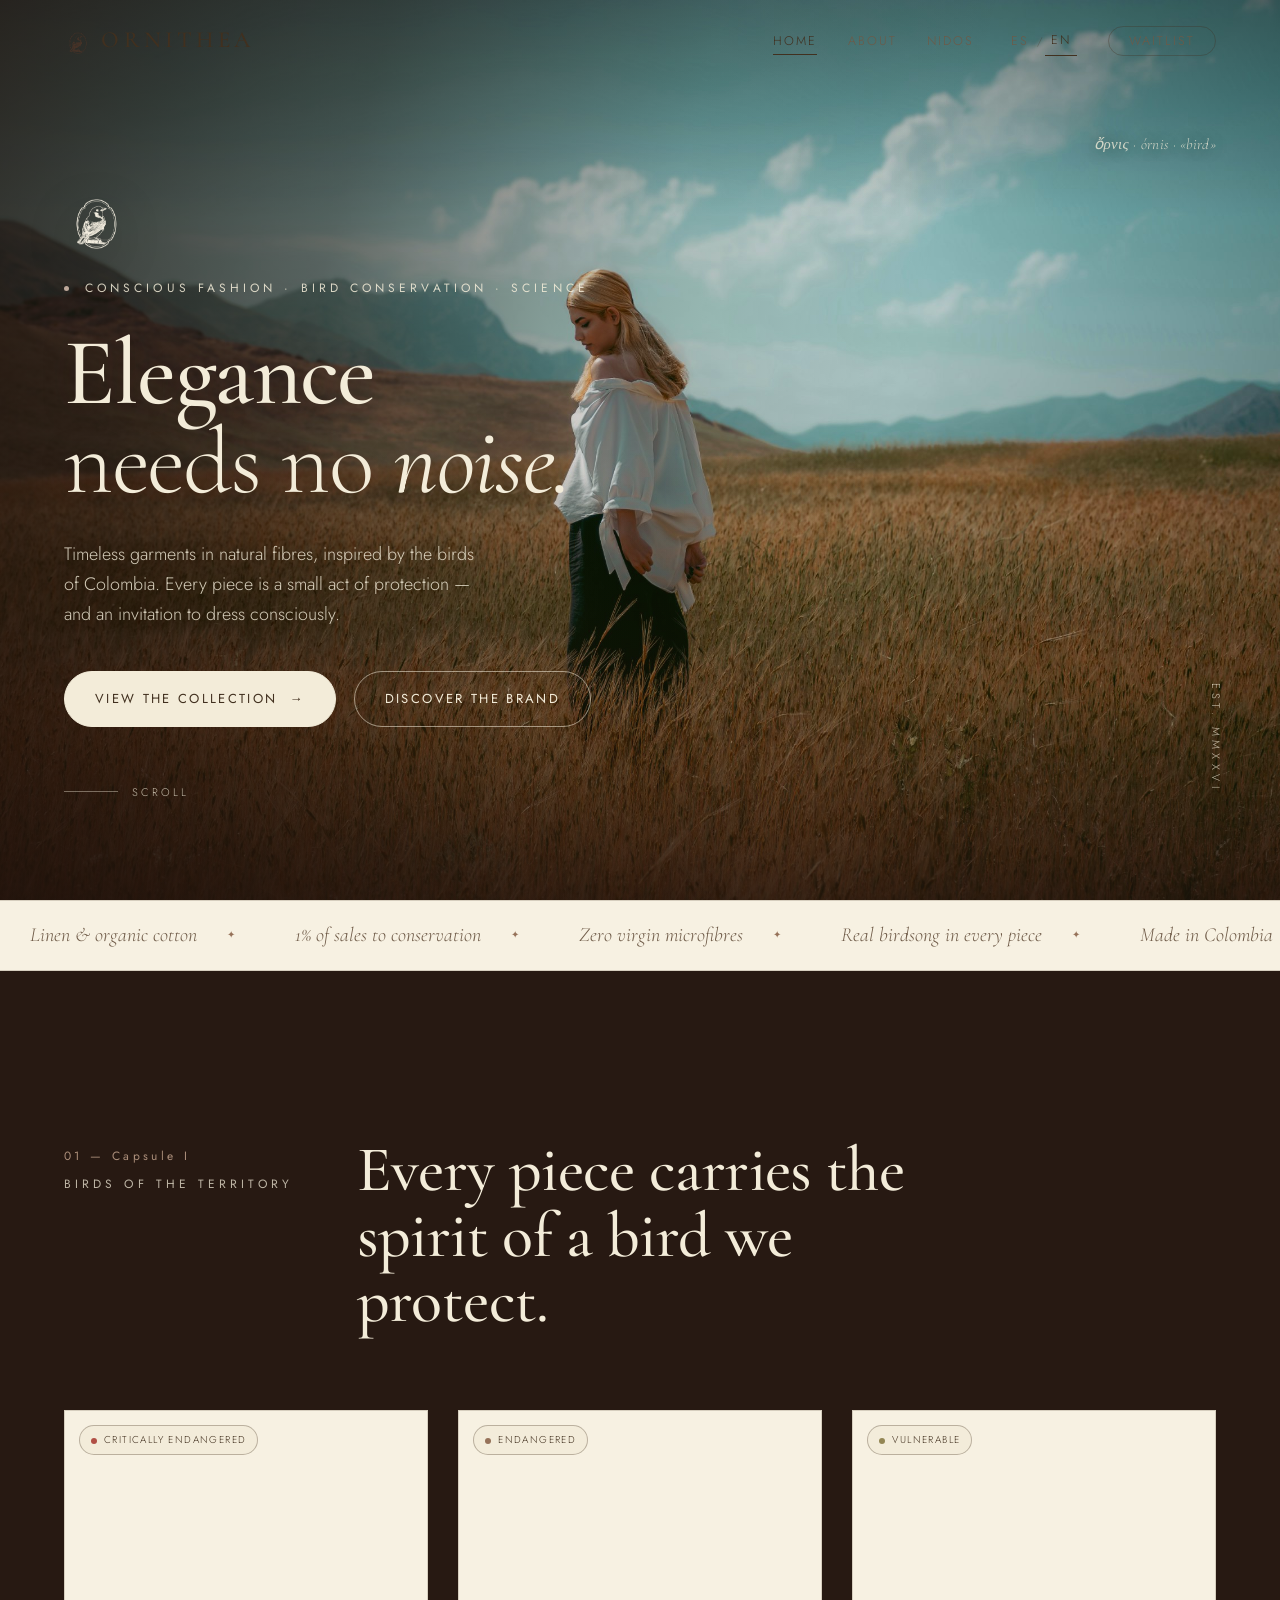
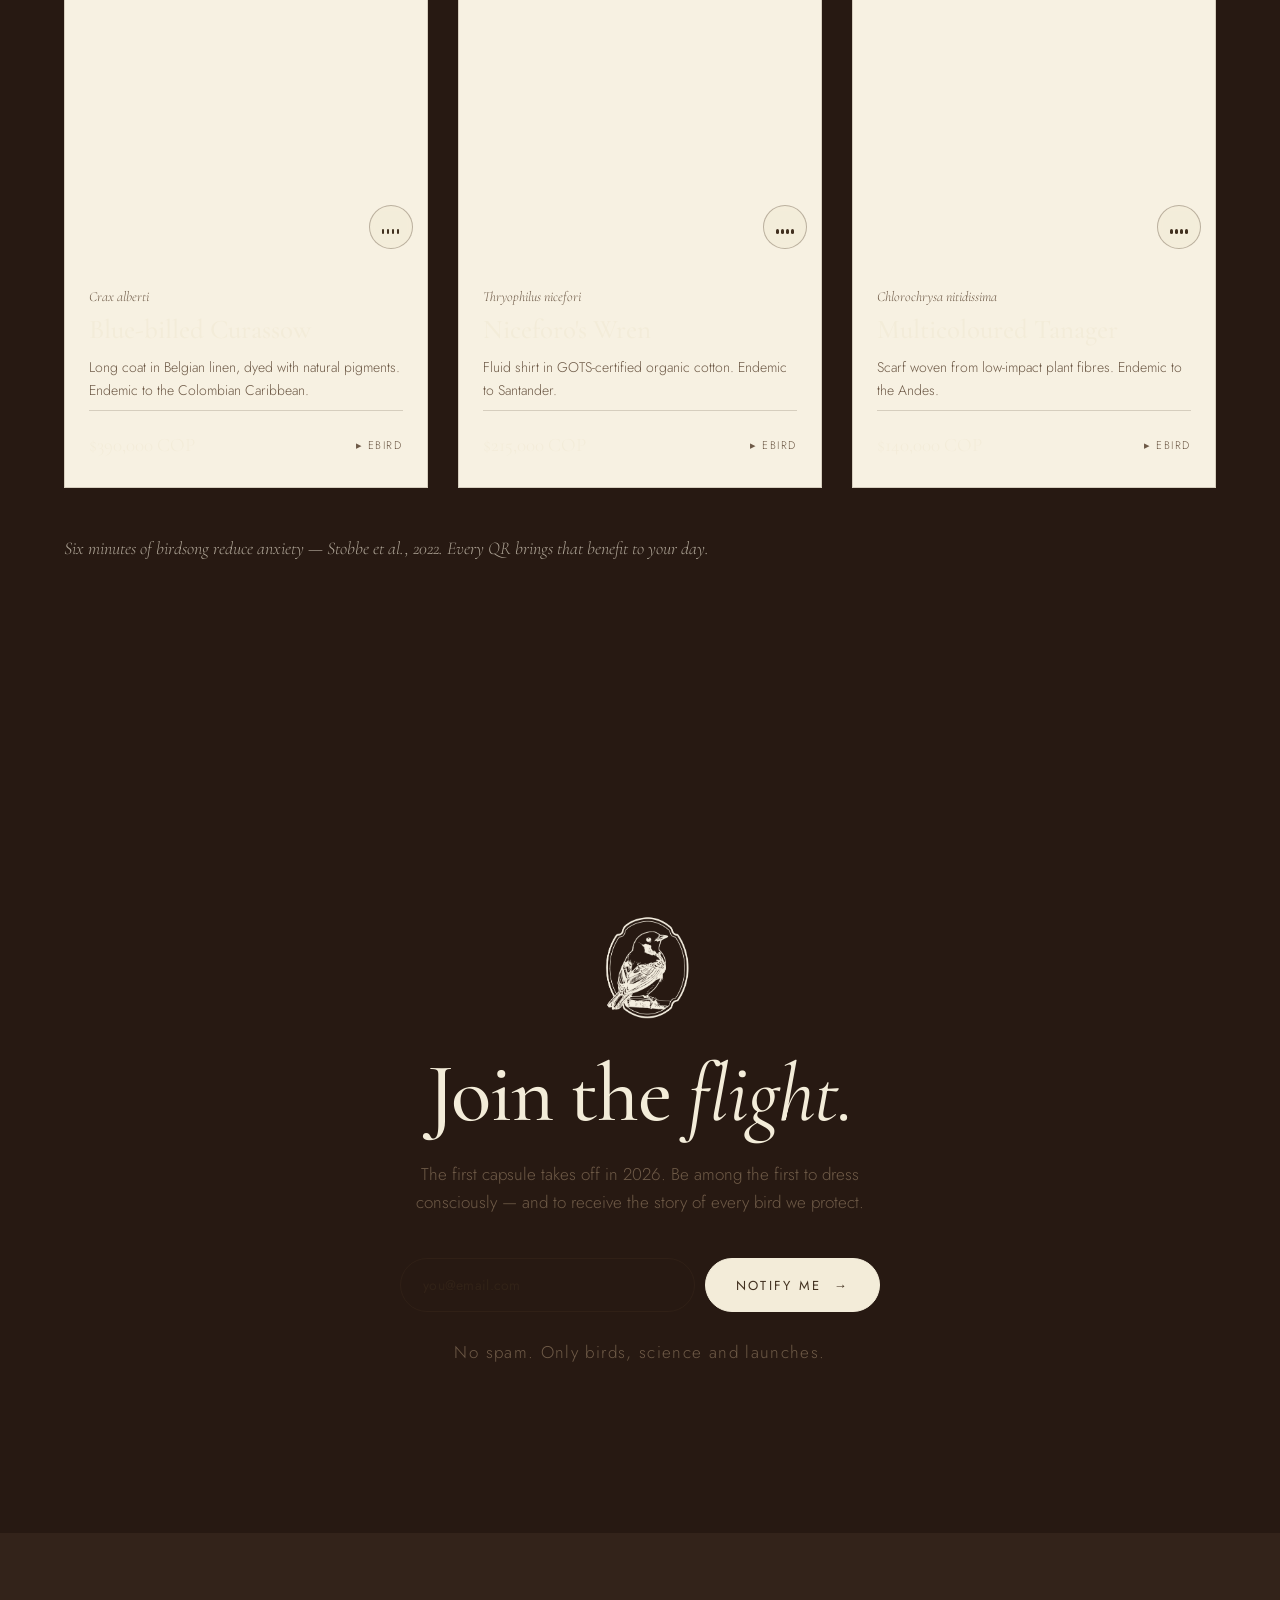
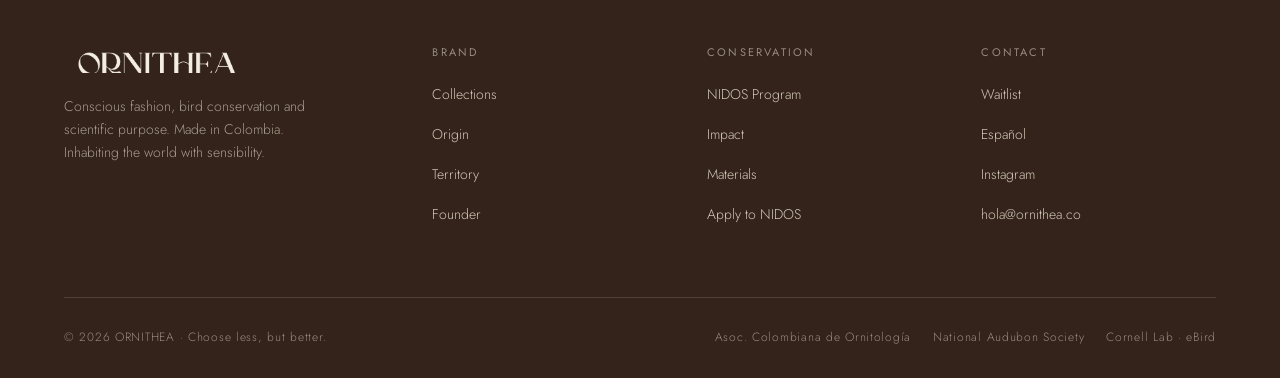
==== commit 07c1649e: "Update hero copy: 'named after' → 'inspired by' (both languages) Co-Authored-By: Claude Sonnet 4.6 <" ====
--- a/index-en.html
+++ b/index-en.html
@@ -45,7 +45,7 @@
       <span class="eyebrow">Conscious fashion · Bird conservation · Science</span>
     </div>
     <h1 class="reveal" data-d="2">Elegance<br /><span class="thin">needs no</span> <em>noise.</em></h1>
-    <p class="hero__sub reveal" data-d="3">Timeless garments in natural fibres, named after the birds of Colombia. Every piece is a small act of protection — and an invitation to dress consciously.</p>
+    <p class="hero__sub reveal" data-d="3">Timeless garments in natural fibres, inspired by the birds of Colombia. Every piece is a small act of protection — and an invitation to dress consciously.</p>
     <div class="hero__actions reveal" data-d="3">
       <a href="#colecciones" class="btn">View the collection <span class="arr">→</span></a>
       <a href="#origen" class="btn btn--ghost">Discover the brand</a>
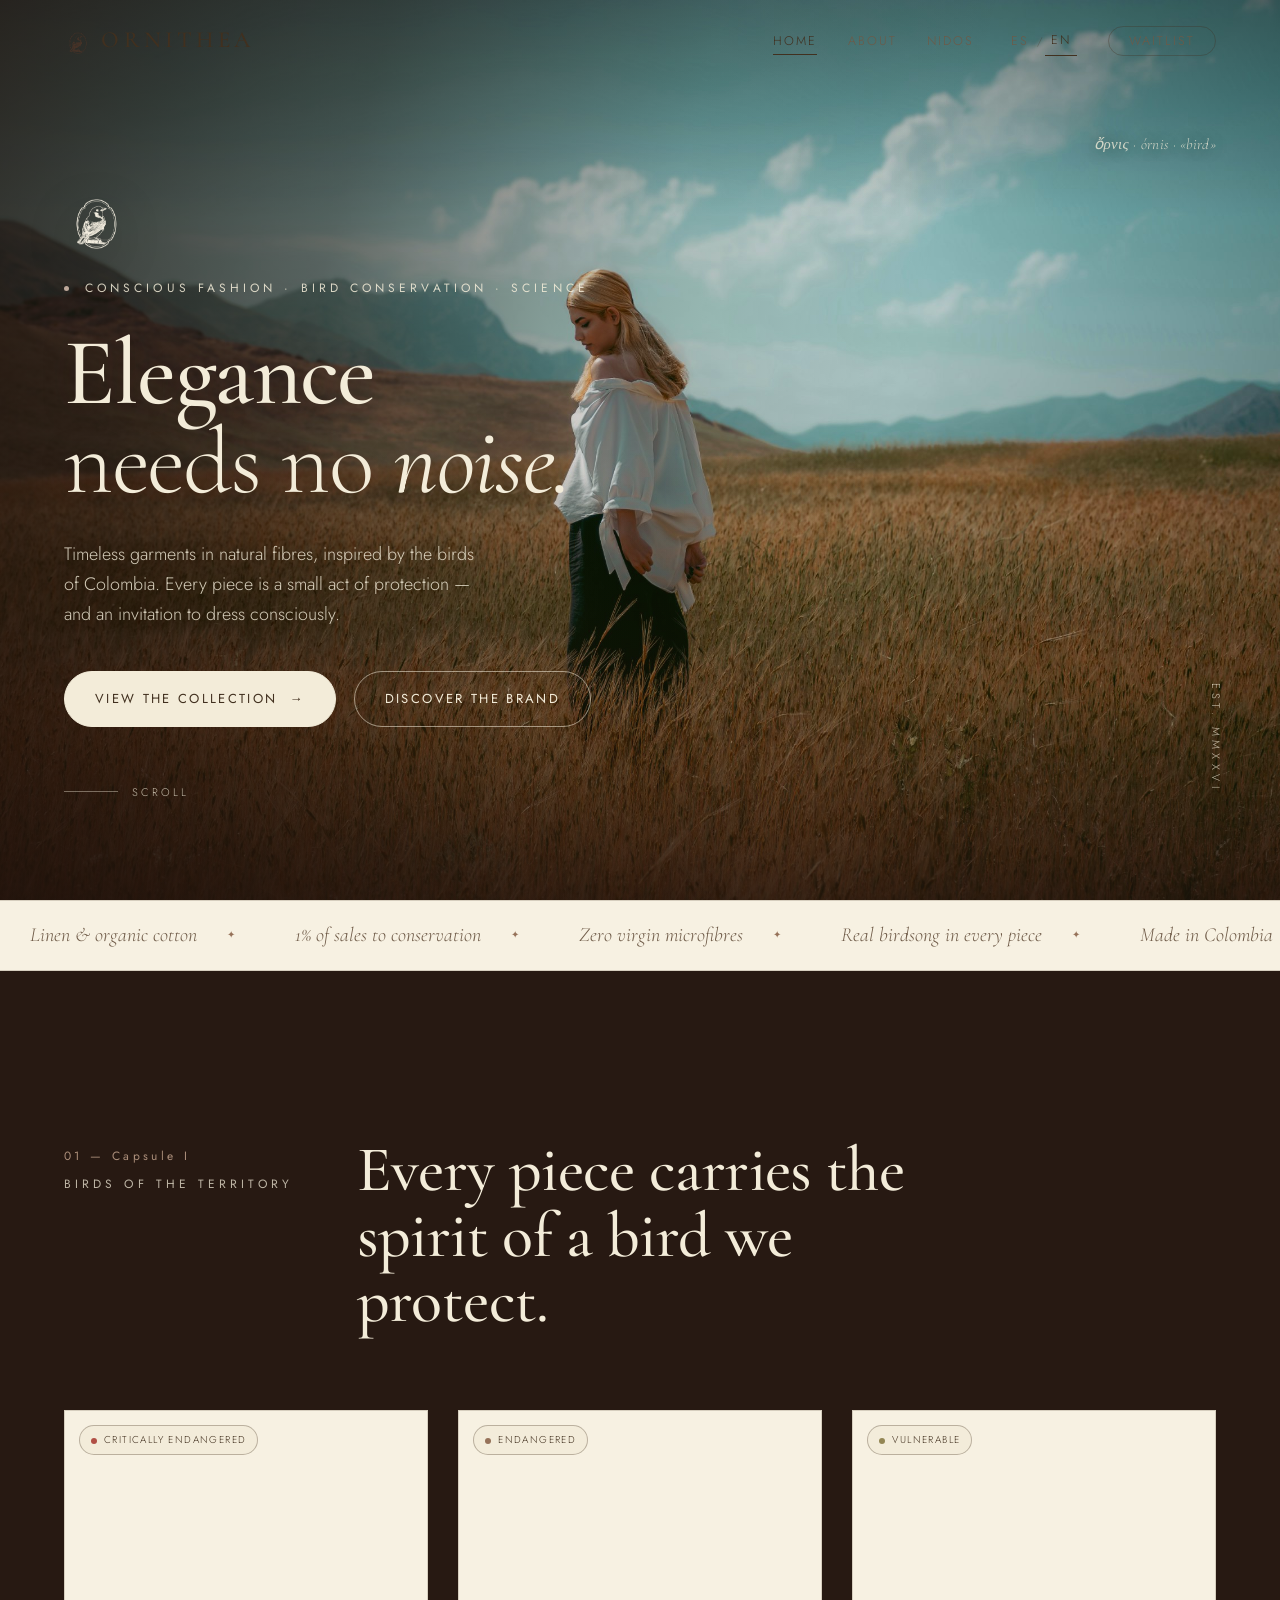
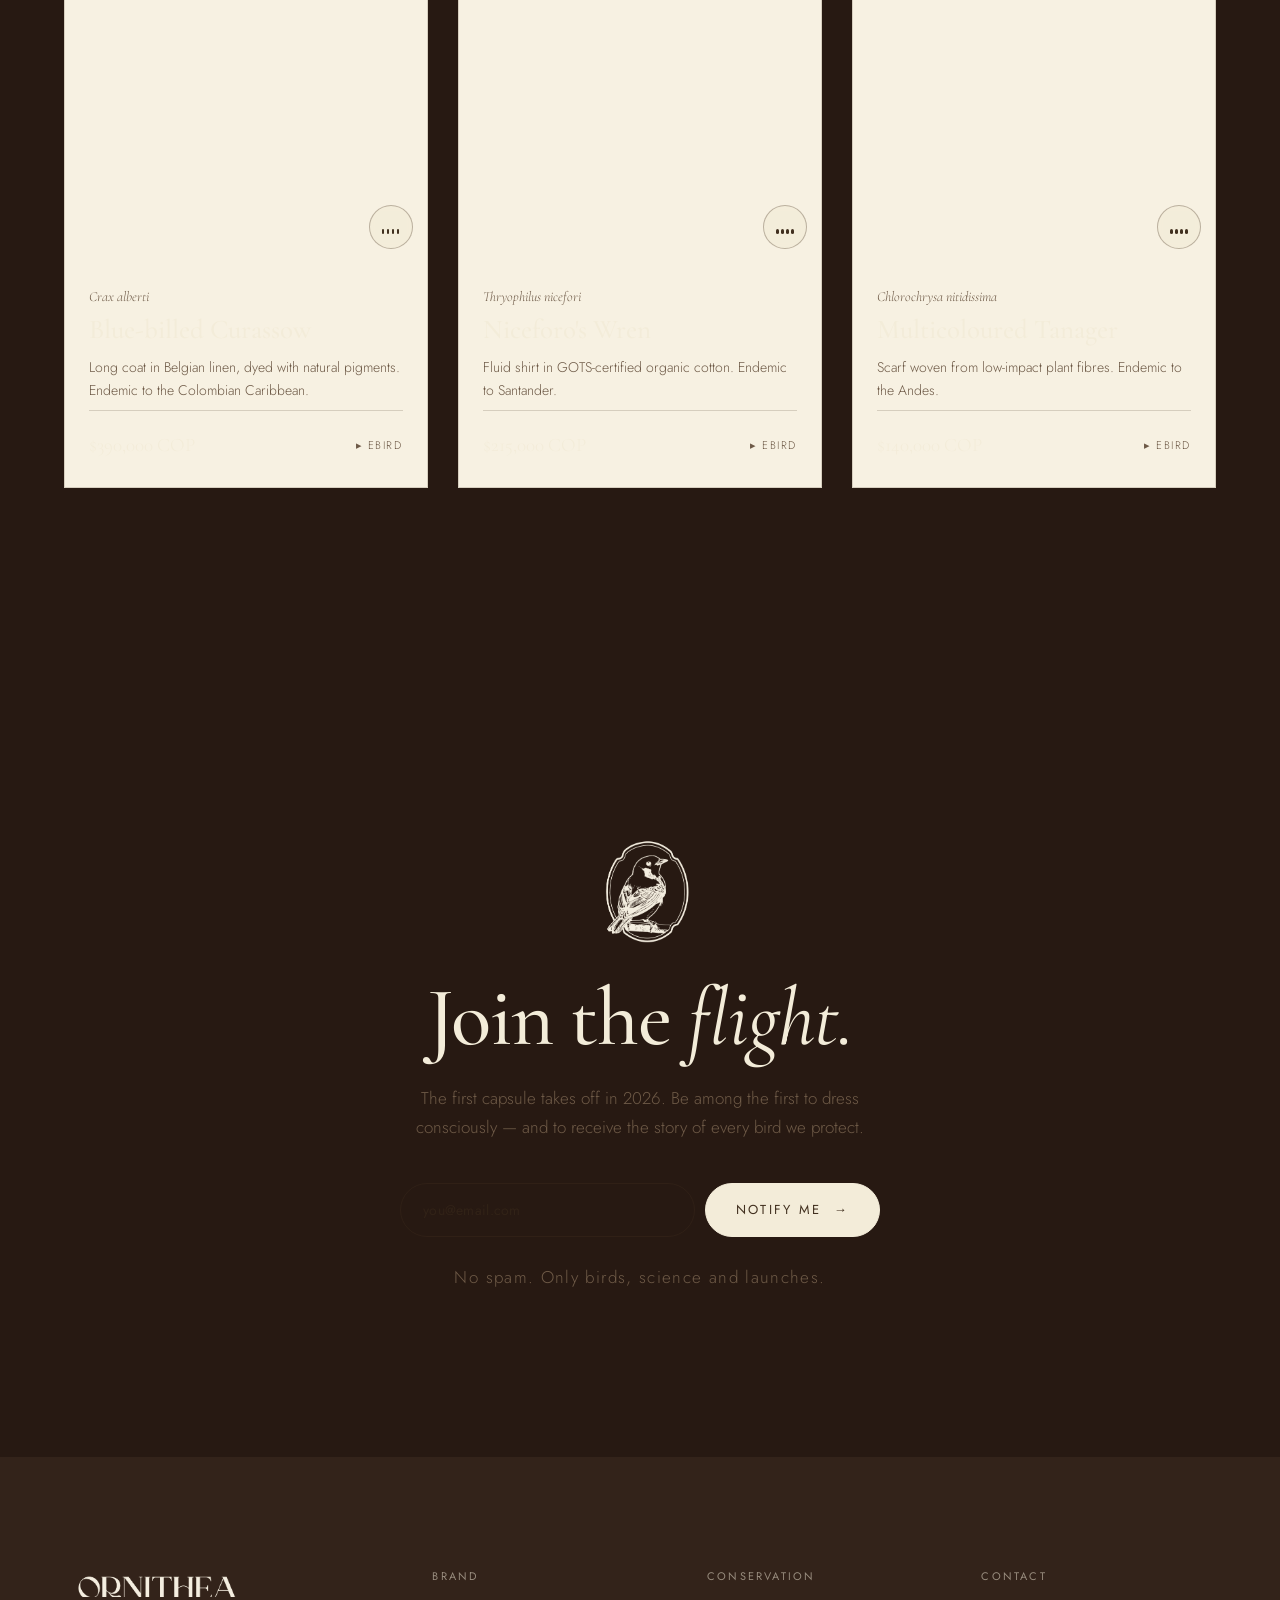
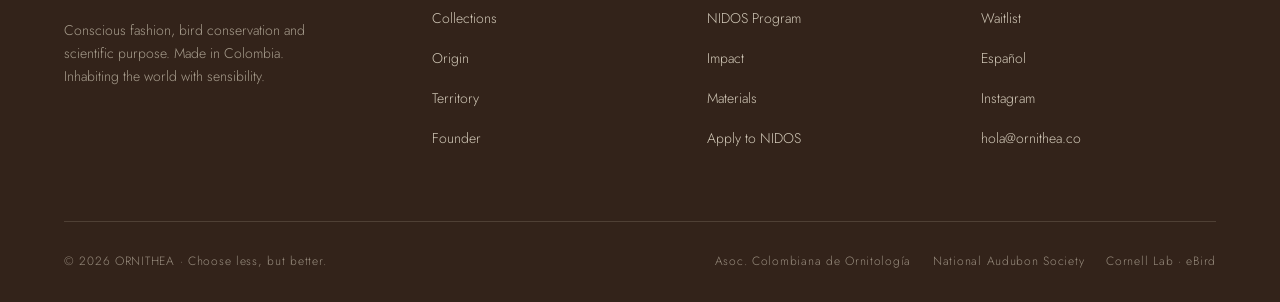
==== commit 2b36a24a: "Remove QR/birdsong footnote from collections section (both languages) Co-Authored-By: Claude Sonnet " ====
--- a/index-en.html
+++ b/index-en.html
@@ -126,7 +126,7 @@
         </div>
       </article>
     </div>
-    <p class="reveal" data-d="2" style="margin-top:46px; font-family:var(--serif); font-style:italic; font-size:18px; color:color-mix(in srgb,var(--paper) 66%, transparent);">Six minutes of birdsong reduce anxiety — Stobbe et&nbsp;al., 2022. Every QR brings that benefit to your day.</p>
+
   </div>
 </section>
 
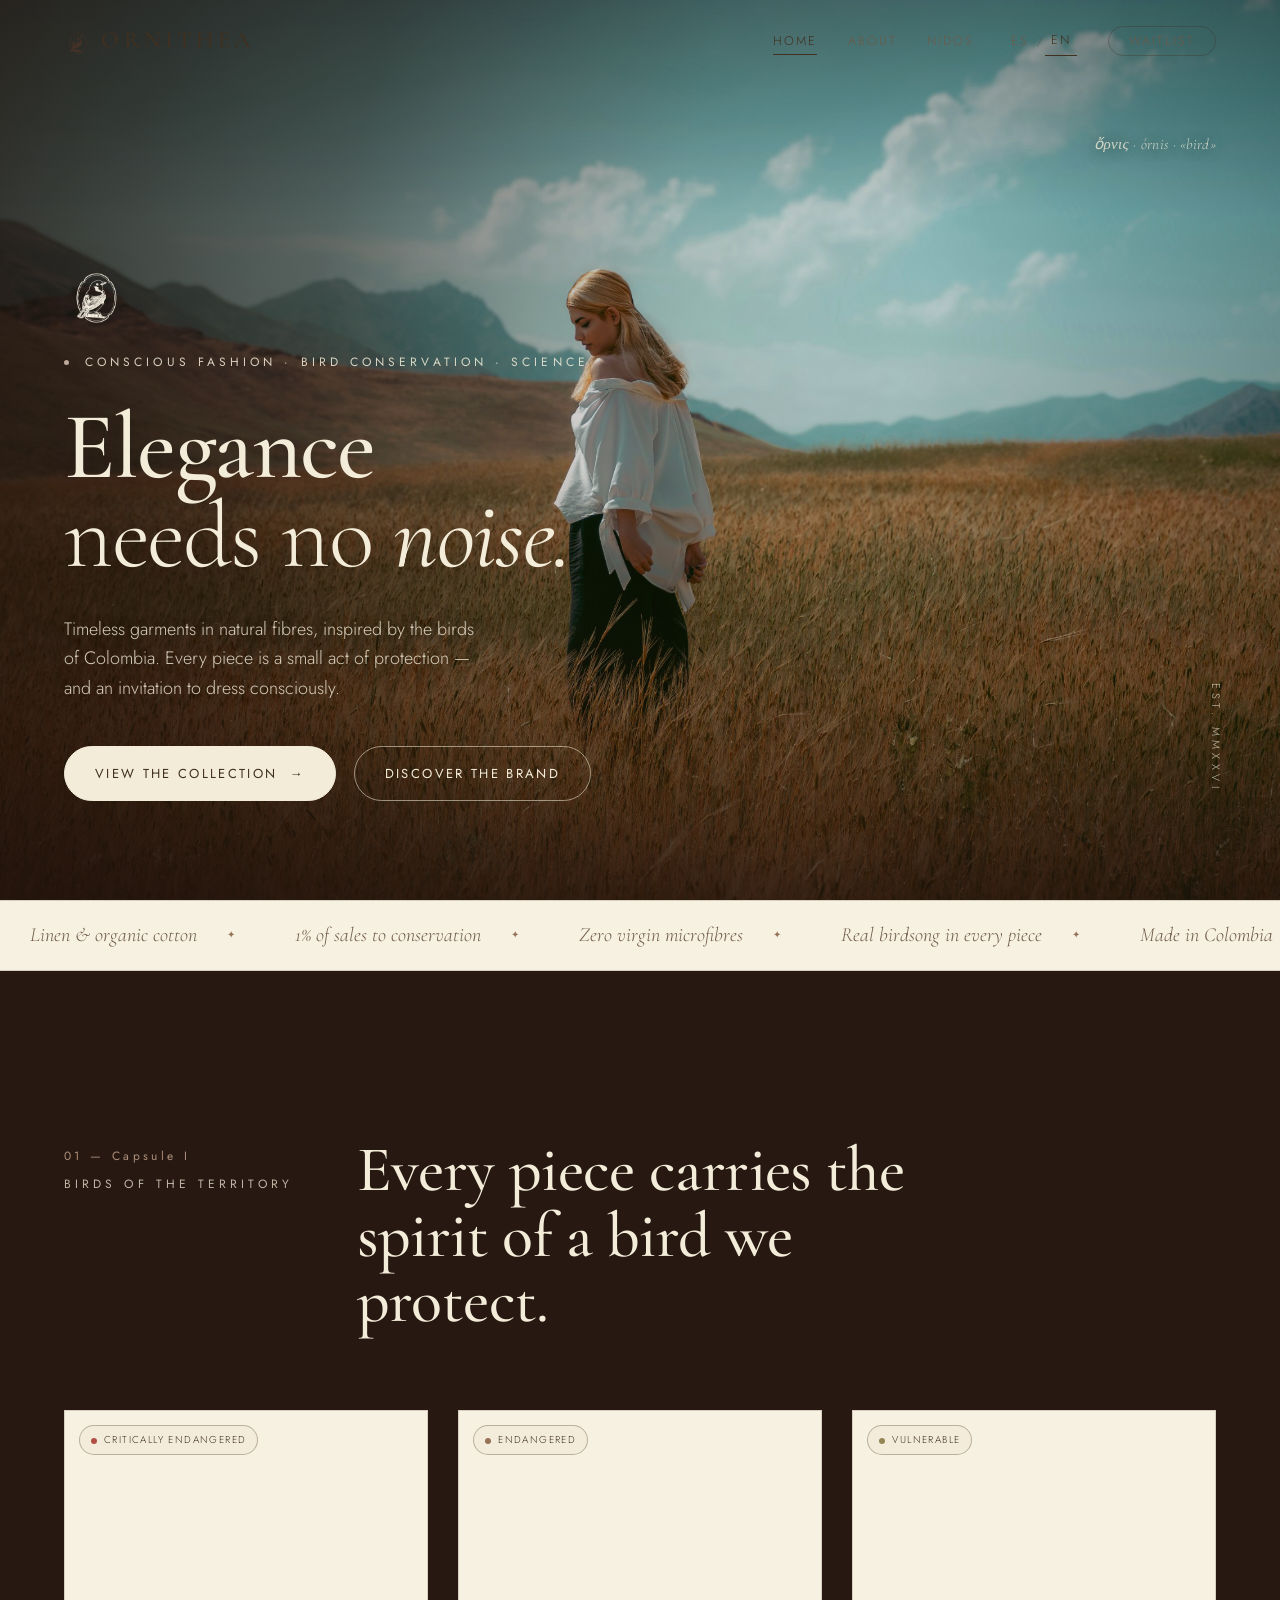
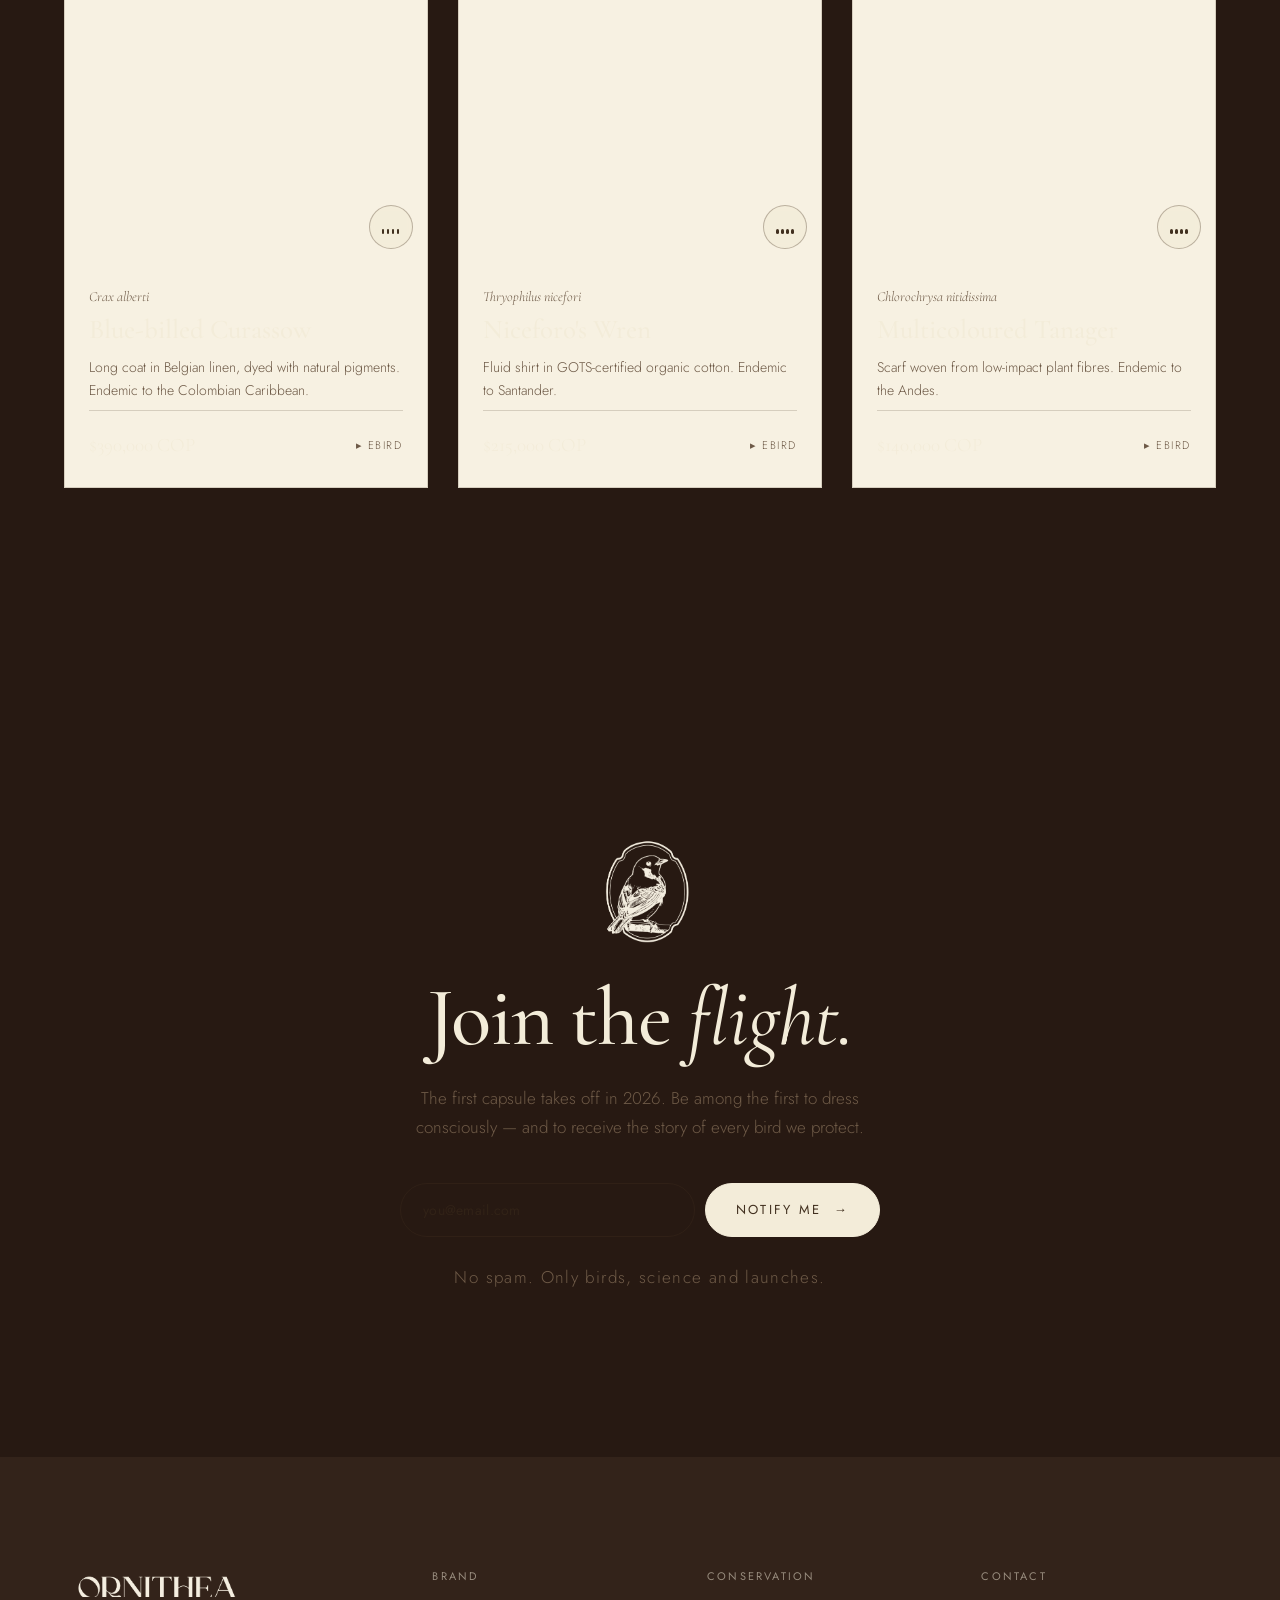
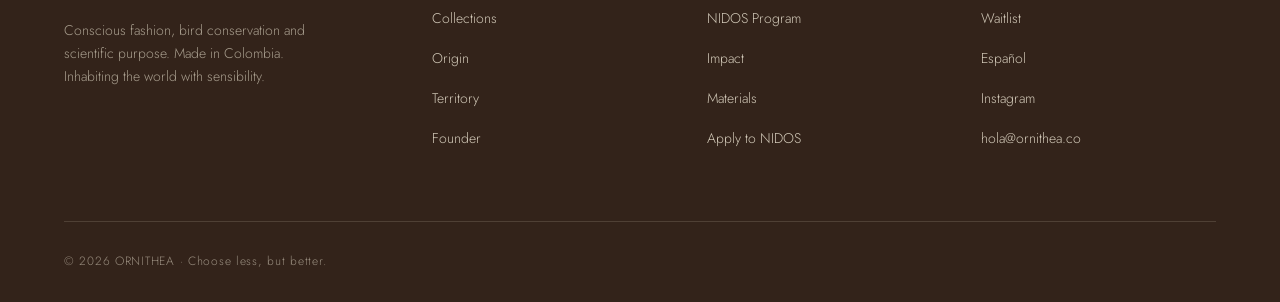
==== commit d6cb3710: "Remove scroll cue and footer allies from both language versions Co-Authored-By: Claude Sonnet 4.6 <n" ====
--- a/index-en.html
+++ b/index-en.html
@@ -50,7 +50,7 @@
       <a href="#colecciones" class="btn">View the collection <span class="arr">→</span></a>
       <a href="#origen" class="btn btn--ghost">Discover the brand</a>
     </div>
-    <div class="scrollcue reveal" data-d="4">
+    <div class="scrollcue reveal" data-d="4" style="display:none">
       <span class="line"></span><span>Scroll</span>
     </div>
   </div>
@@ -451,11 +451,7 @@
     </div>
     <div class="footer__bottom">
       <span>© 2026 ORNITHEA · Choose less, but better.</span>
-      <div class="allies">
-        <span>Asoc. Colombiana de Ornitología</span>
-        <span>National Audubon Society</span>
-        <span>Cornell Lab · eBird</span>
-      </div>
+      <div class="allies"></div>
     </div>
   </div>
 </footer>
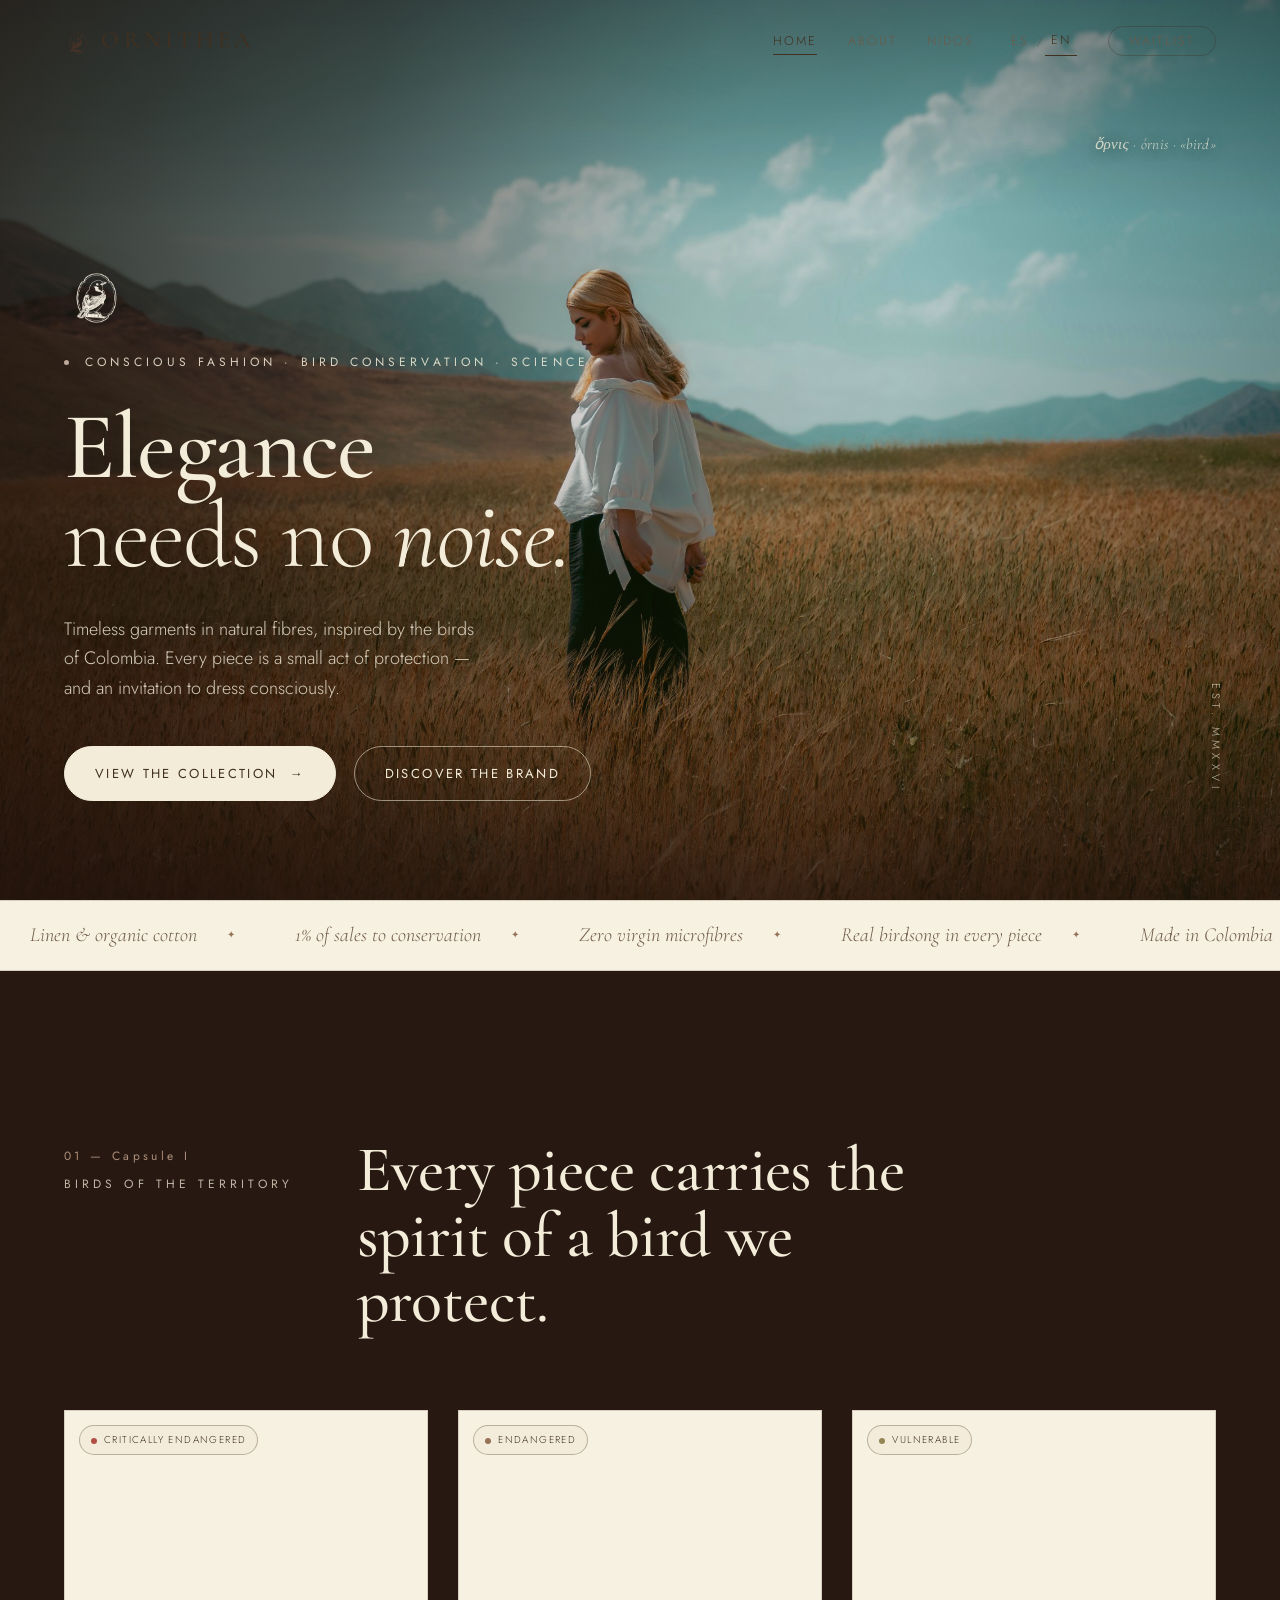
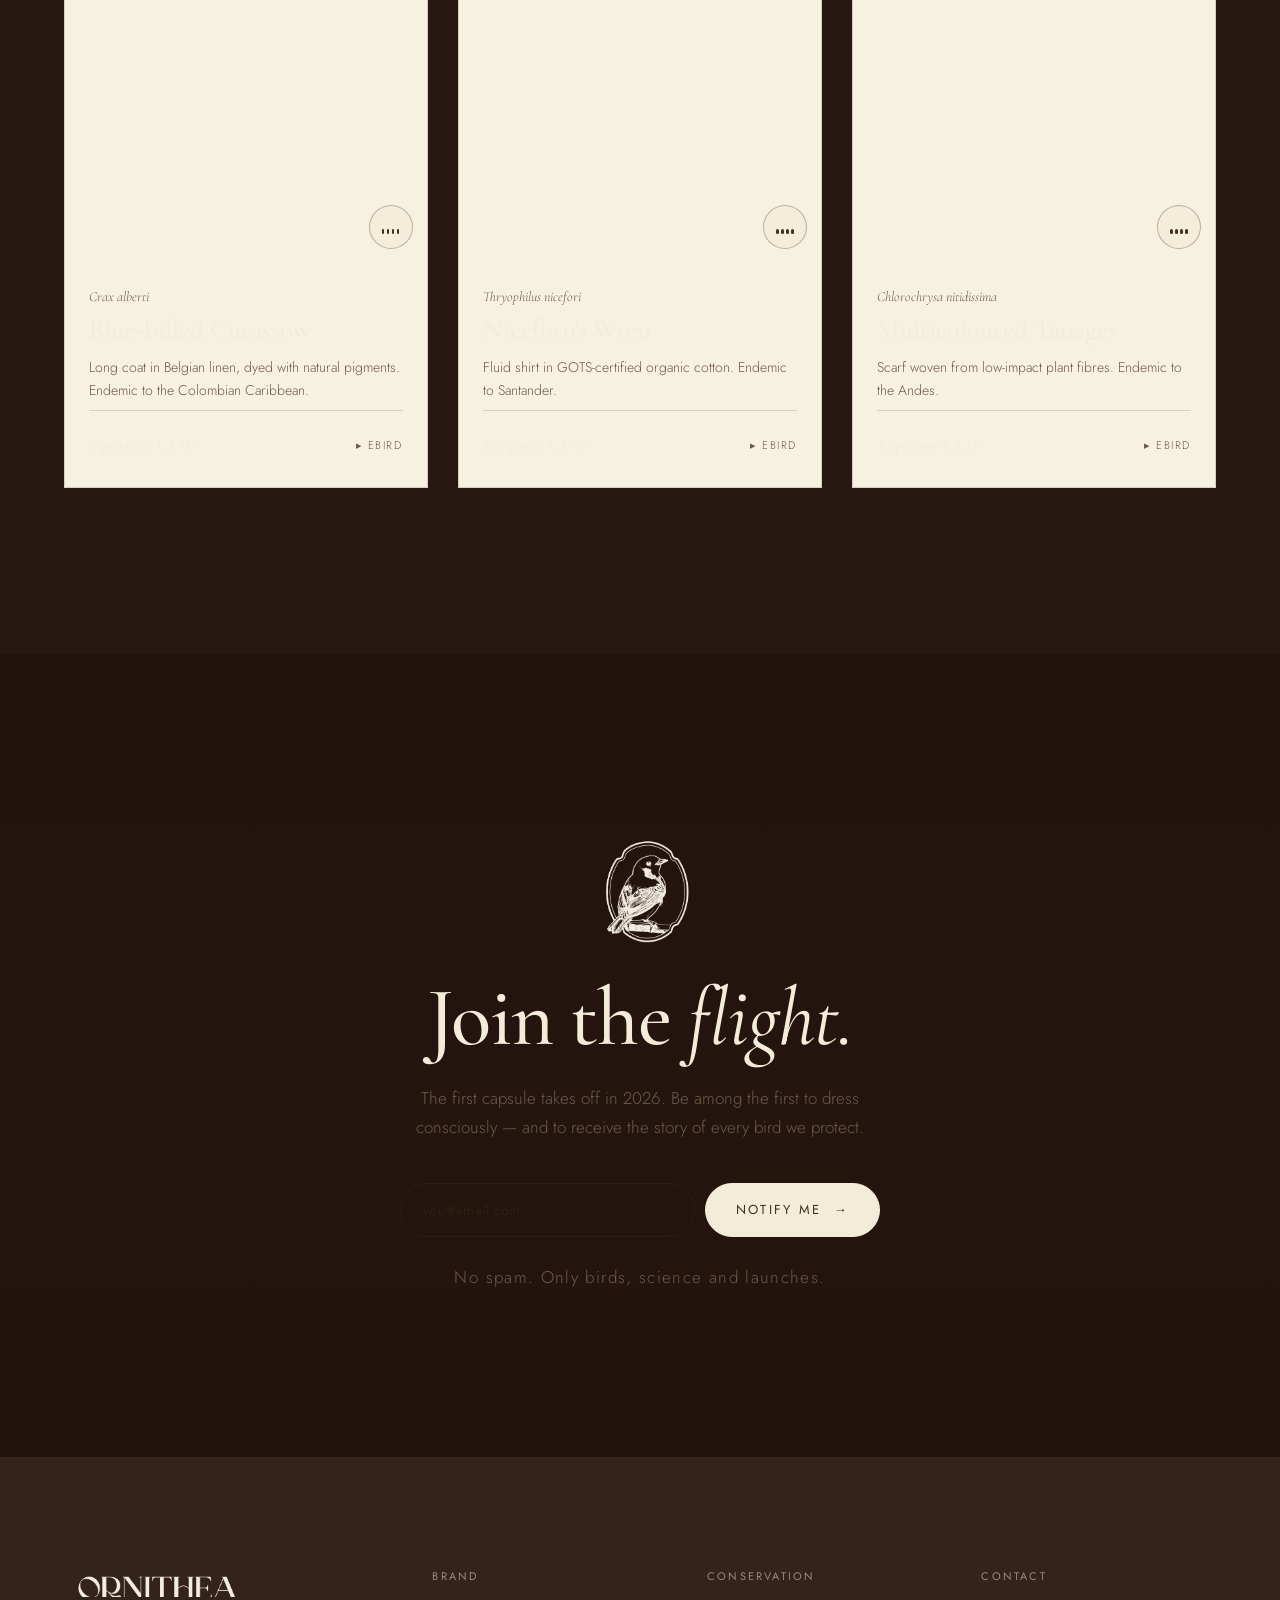
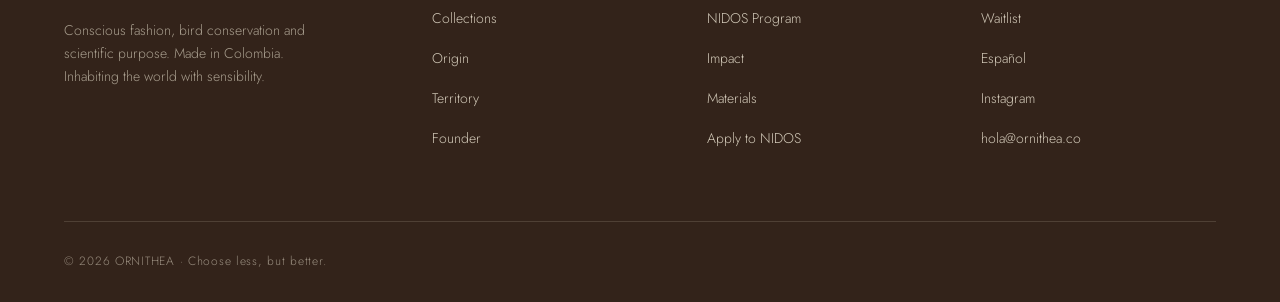
==== commit cb3049cd: "Add video background to waitlist section (both languages) Autoplays muted, looped, with a warm scrim" ====
--- a/index-en.html
+++ b/index-en.html
@@ -131,7 +131,10 @@
 </section>
 
 <!-- ============ WAITLIST ============ -->
-<section class="dark section-pad" id="lista" data-screen-label="Waitlist">
+<section class="dark section-pad waitlist-section" id="lista" data-screen-label="Waitlist">
+  <div class="waitlist-video-bg" aria-hidden="true">
+    <video autoplay muted loop playsinline preload="metadata" src="assets/waitlist-bg.mp4"></video>
+  </div>
   <div class="wrap waitlist">
     <img class="waitlist__bird reveal" src="assets/bird-cream.png" alt="" />
     <h2 class="reveal" data-d="1">Join the <em>flight.</em></h2>
--- a/styles.css
+++ b/styles.css
@@ -469,6 +469,19 @@
 /* ============================================================
    LISTA DE ESPERA
    ============================================================ */
+.waitlist-section{ position: relative; overflow: hidden; }
+.waitlist-video-bg{
+  position: absolute; inset: 0; z-index: 0;
+}
+.waitlist-video-bg video{
+  width: 100%; height: 100%; object-fit: cover; object-position: center;
+}
+.waitlist-video-bg::after{
+  content: ""; position: absolute; inset: 0;
+  background:
+    linear-gradient(to bottom, rgba(33,18,12,0.72) 0%, rgba(33,18,12,0.58) 50%, rgba(33,18,12,0.72) 100%);
+}
+.waitlist-section .wrap{ position: relative; z-index: 1; }
 .waitlist{ text-align:center; }
 .waitlist__bird{ width: 120px; margin: 0 auto 34px; }
 .waitlist h2{ font-family:var(--serif); font-weight:500; font-size: clamp(40px,6.5vw,86px); line-height:0.98; letter-spacing:-0.015em; }
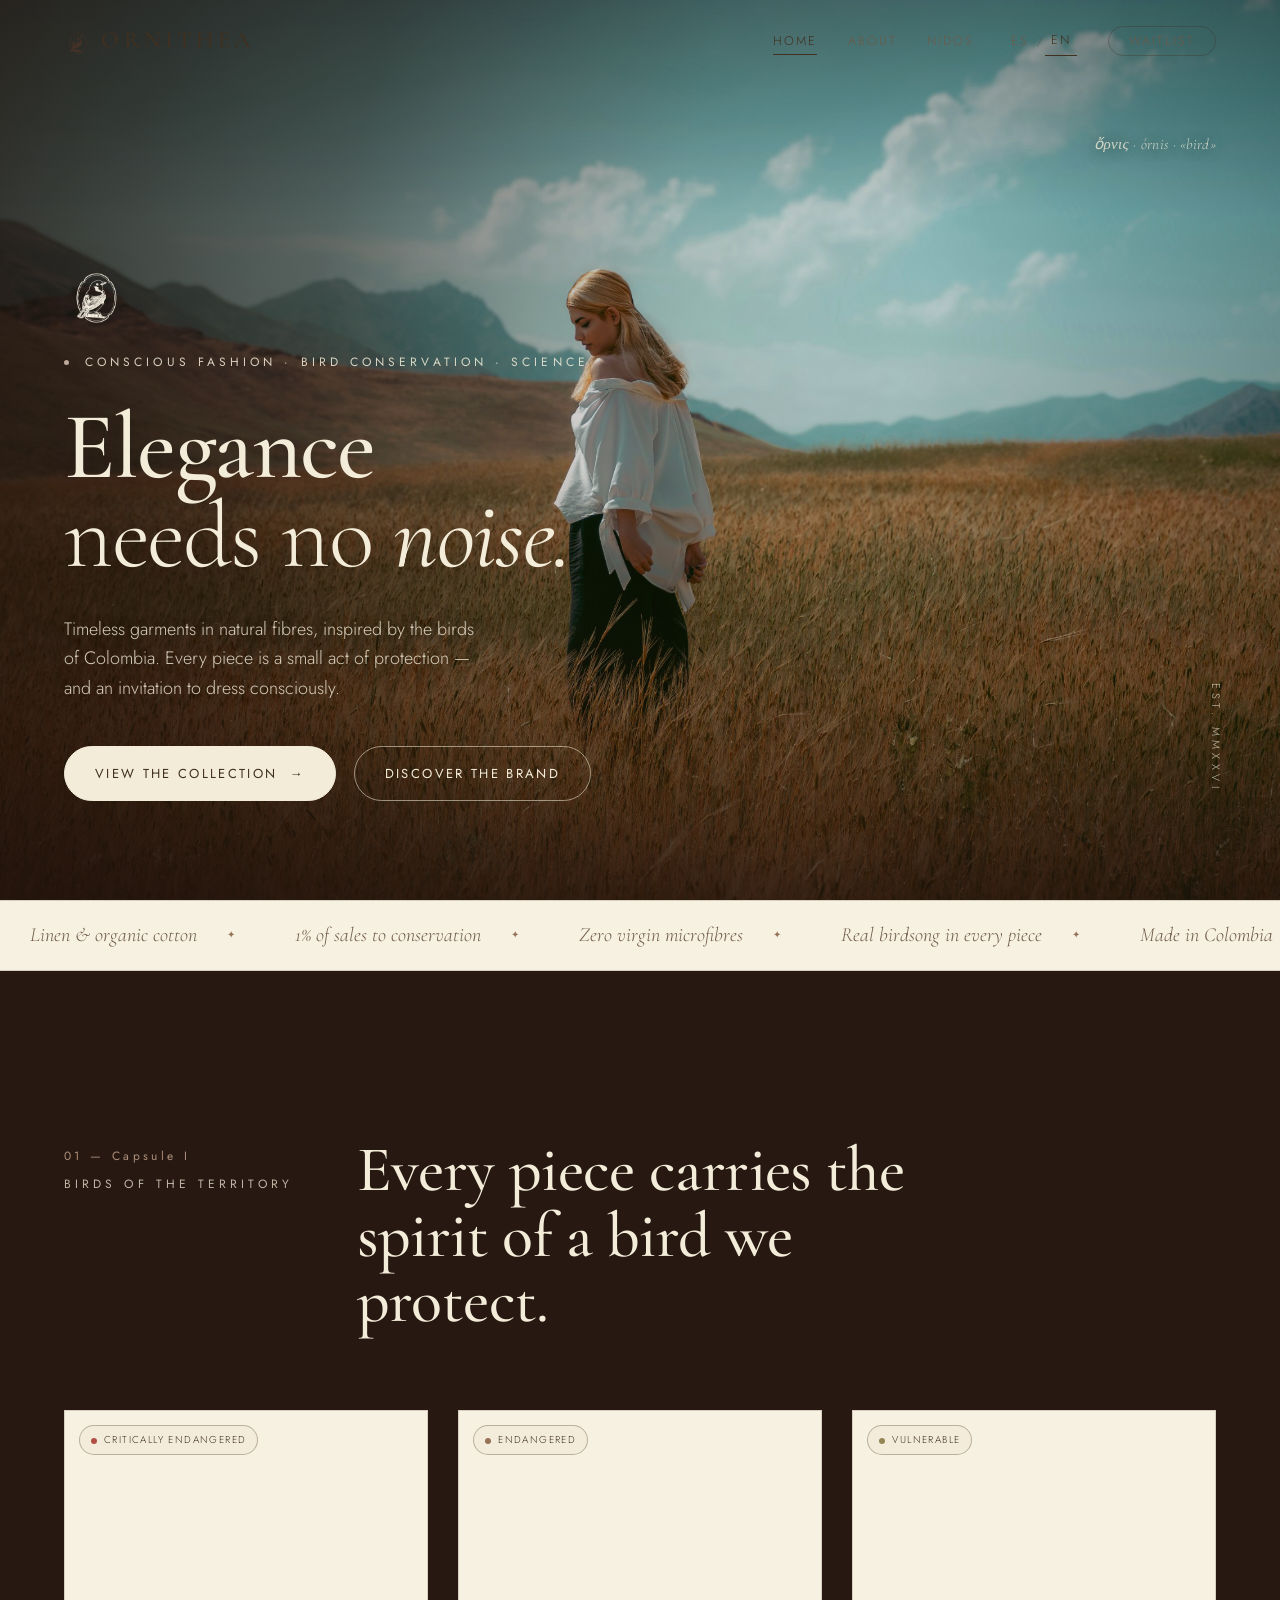
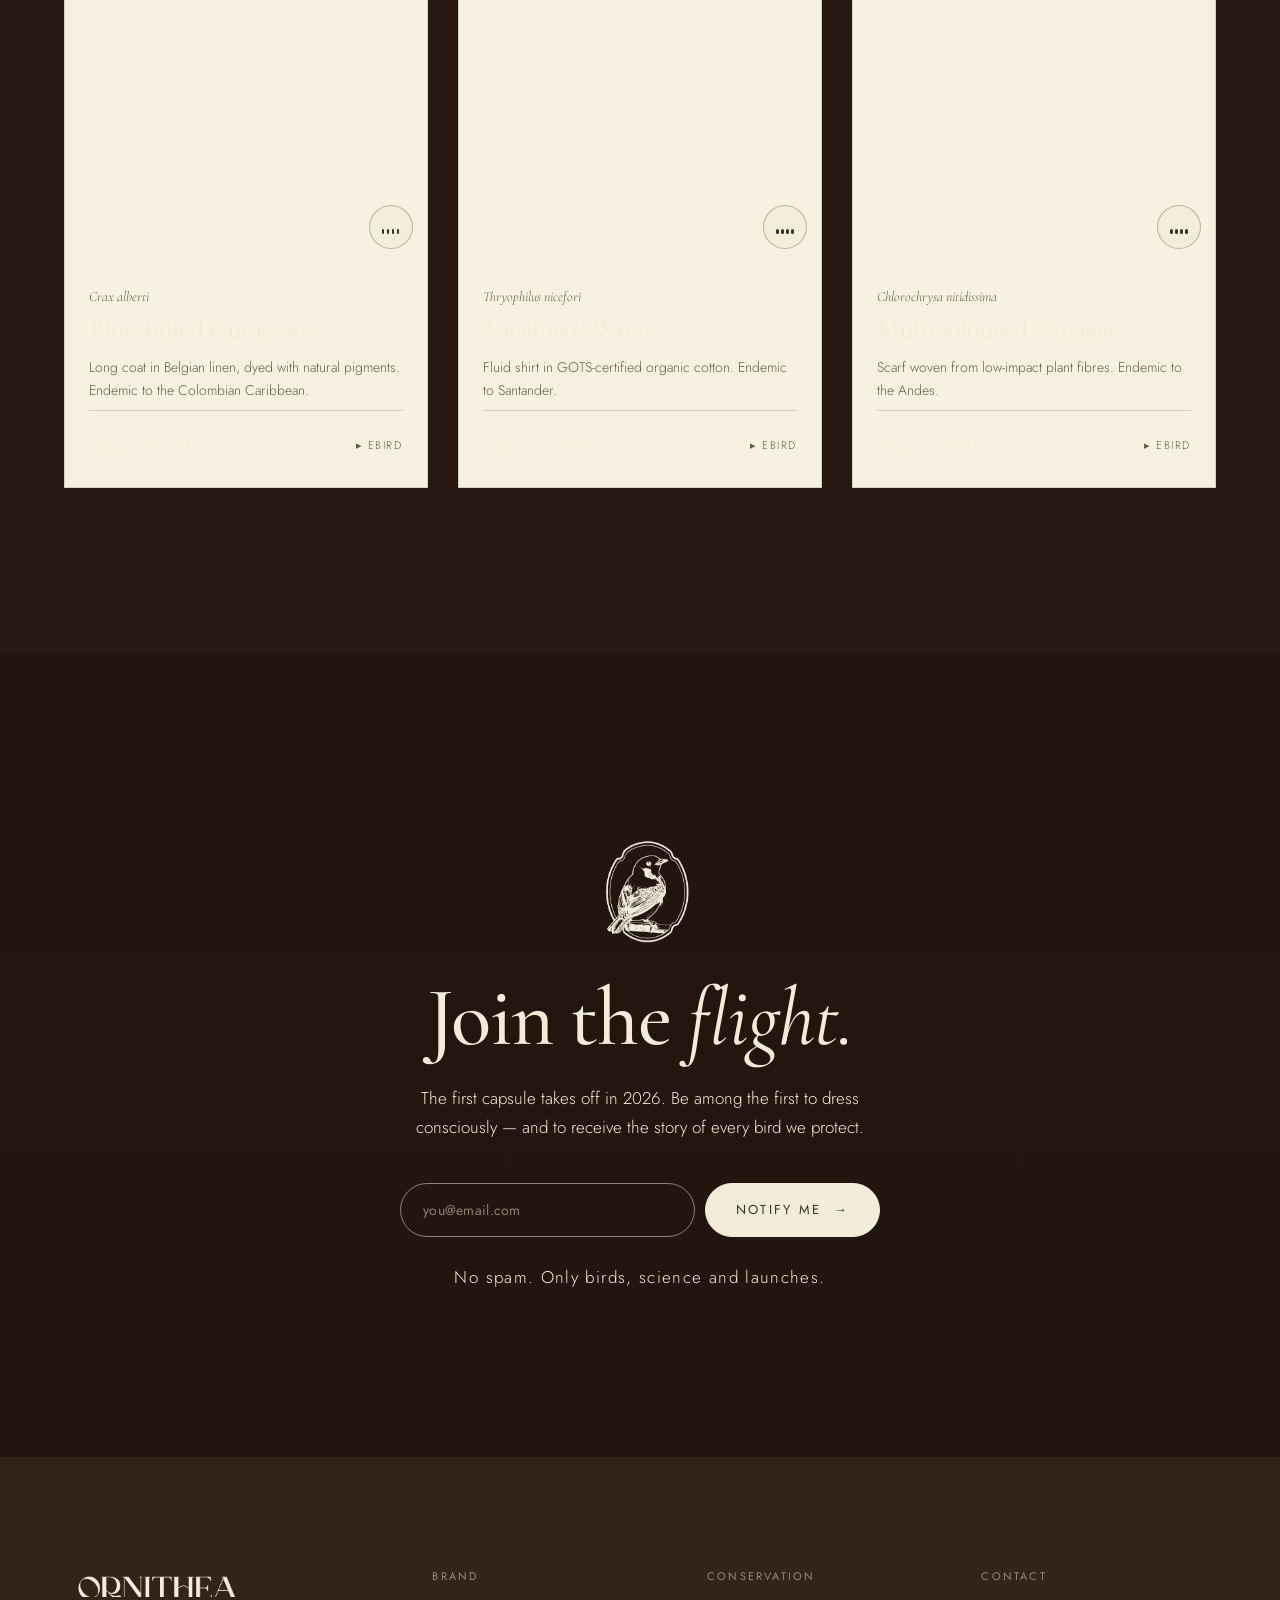
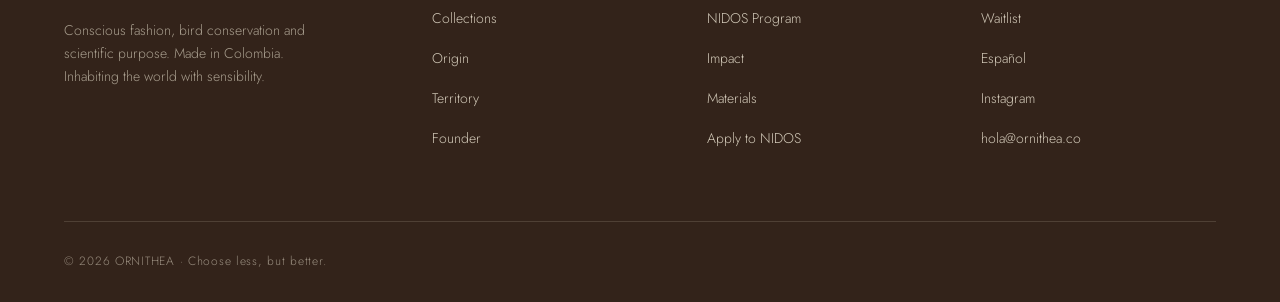
==== commit b85a3ddd: "Add hummingbird photo to About / Origen section (both languages) Co-Authored-By: Claude Sonnet 4.6 <" ====
--- a/index-en.html
+++ b/index-en.html
@@ -160,7 +160,7 @@
         <p class="body-copy" style="margin-top:24px;">Through photography and the observation of their habitats, an acute awareness emerges of how fragile these ecosystems are. The <em>fast fashion</em> industry has normalised the disconnection between dressing, life and nature. ORNITHEA responds with a fashion that reconnects people to the world through respect, education and conscious beauty.</p>
       </div>
       <div class="origen__media reveal" data-d="1">
-        <image-slot id="slot-origin" shape="rect" placeholder="Drop a bird / habitat photo"></image-slot>
+        <img src="assets/hummingbird.jpg" alt="Hummingbird perched on a branch" style="width:100%;height:auto;display:block;" />
       </div>
     </div>
   </div>
--- a/styles.css
+++ b/styles.css
@@ -486,21 +486,18 @@
 .waitlist__bird{ width: 120px; margin: 0 auto 34px; }
 .waitlist h2{ font-family:var(--serif); font-weight:500; font-size: clamp(40px,6.5vw,86px); line-height:0.98; letter-spacing:-0.015em; }
 .waitlist h2 em{ font-style:italic; font-weight:400; }
-.waitlist p{ margin: 26px auto 0; max-width: 46ch; color: var(--ink-soft); font-size:17px; }
+.waitlist p{ margin: 26px auto 0; max-width: 46ch; color: var(--paper); font-size:17px; }
 .signup{ margin: 42px auto 0; display:flex; gap:10px; max-width: 480px; }
 .signup input{
-  flex:1; background: transparent; border:1px solid var(--line-strong); border-radius:999px;
-  padding: 16px 22px; font-family:var(--sans); font-size:14px; color:var(--ink); letter-spacing:.02em;
-}
-.signup input::placeholder{ color: color-mix(in srgb,var(--ink) 42%, transparent); }
-/* As soon as an email is typed (placeholder no longer shown) the text turns
-   white so it reads clearly on the dark band. Driven by a CSS var so the
-   Tweaks panel can recolour it. */
-.signup input:not(:placeholder-shown){ color: var(--signup-typed, #ffffff); }
-.signup input:focus{ outline:none; border-color: var(--signup-focus, var(--paper)); }
+  flex:1; background: transparent; border:1px solid color-mix(in srgb,var(--paper) 50%, transparent); border-radius:999px;
+  padding: 16px 22px; font-family:var(--sans); font-size:14px; color:var(--paper); letter-spacing:.02em;
+}
+.signup input::placeholder{ color: color-mix(in srgb,var(--paper) 50%, transparent); }
+.signup input:not(:placeholder-shown){ color: var(--paper); }
+.signup input:focus{ outline:none; border-color: var(--paper); }
 .signup .btn{ flex-shrink:0; }
-.signup-note{ margin-top:18px; font-size:12px; letter-spacing:.08em; color: var(--ink-soft); }
-.signup--done{ font-family:var(--serif); font-style:italic; font-size:22px; color:var(--ink); }
+.signup-note{ margin-top:18px; font-size:12px; letter-spacing:.08em; color: color-mix(in srgb,var(--paper) 75%, transparent); }
+.signup--done{ font-family:var(--serif); font-style:italic; font-size:22px; color:var(--paper); }
 @media (max-width: 540px){ .signup{ flex-direction:column; border-radius:0; } .signup .btn{ justify-content:center; } }
 
 /* ============================================================
